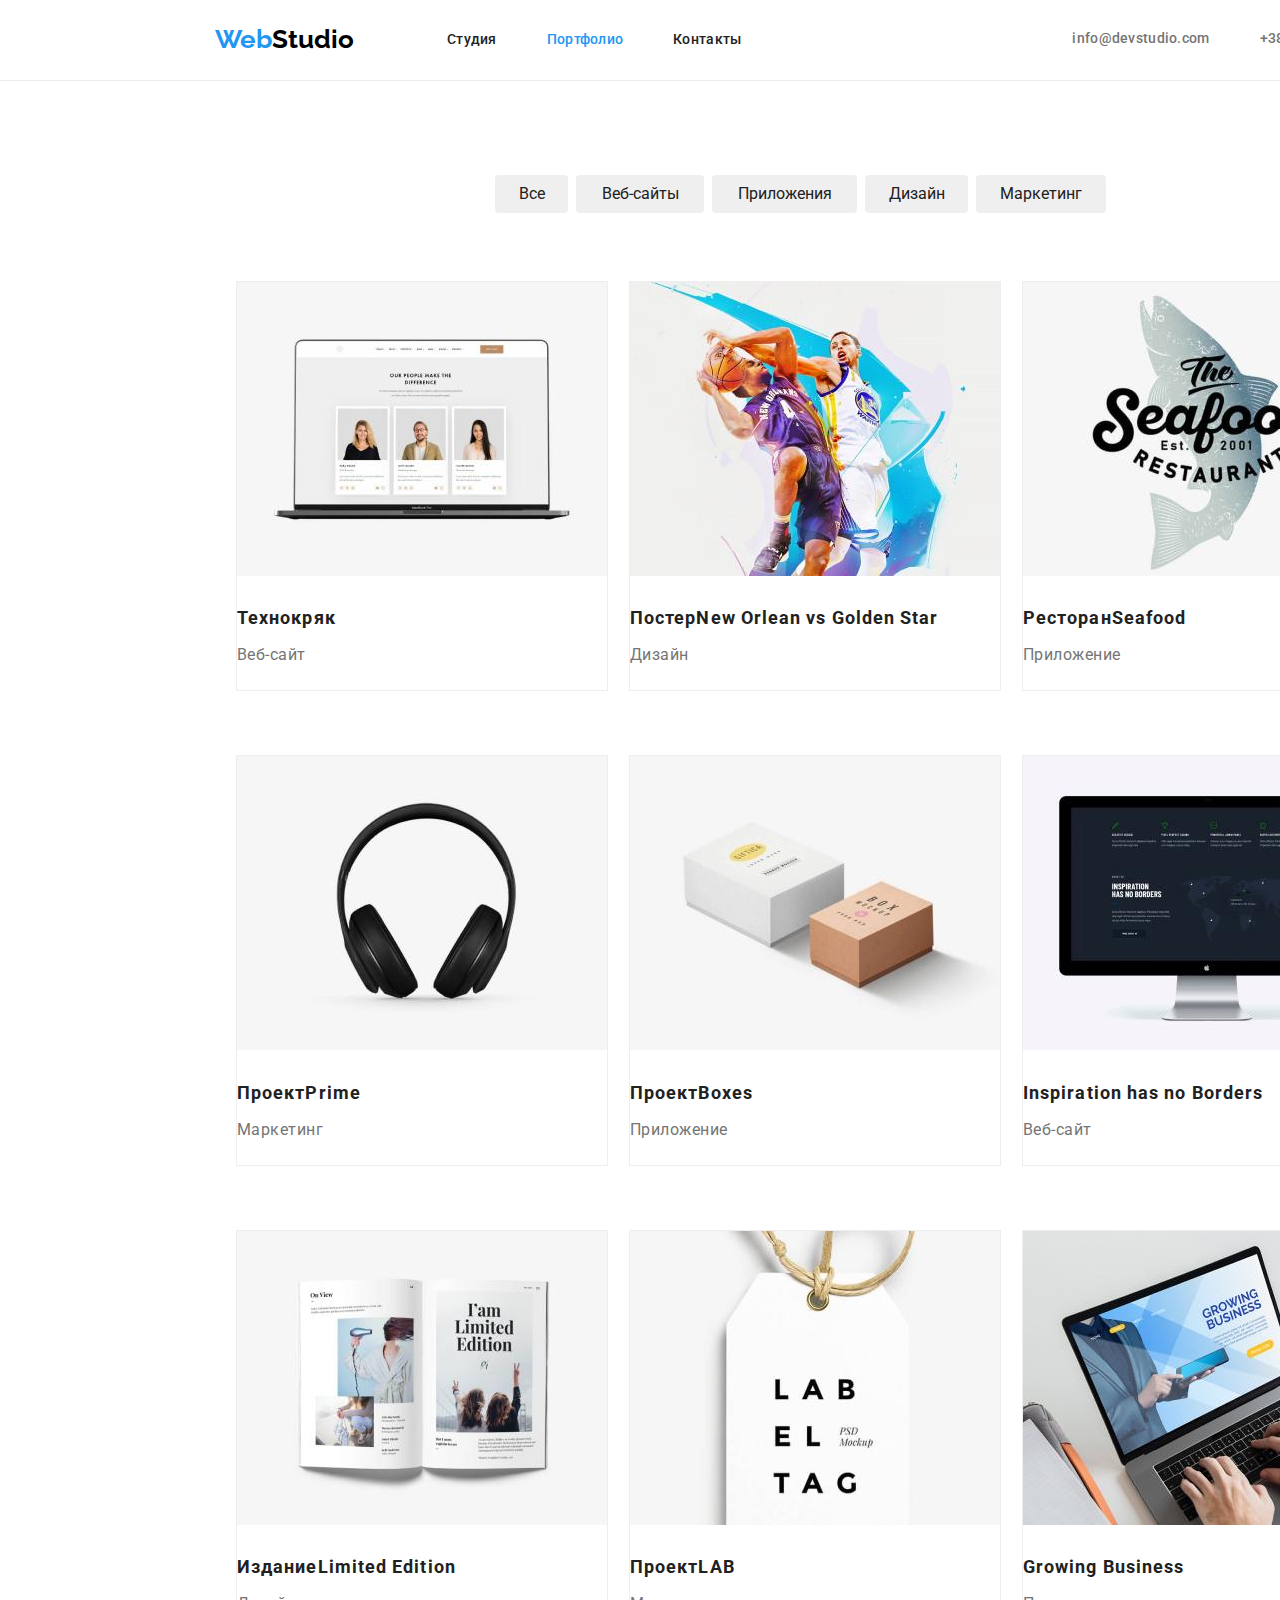
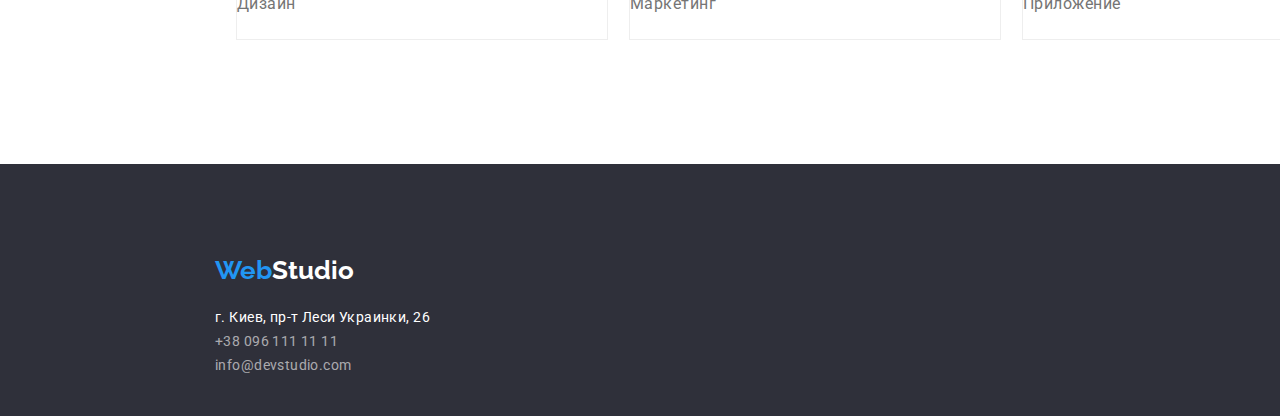
==== portfolio.html @ cb2abab9 "Add files via upload" ====
<!DOCTYPE html>
<html lang="en">
<head>
    <link rel="stylesheet" href="https://cdnjs.cloudflare.com/ajax/libs/modern-normalize/1.1.0/modern-normalize.min.css" integrity="sha512-wpPYUAdjBVSE4KJnH1VR1HeZfpl1ub8YT/NKx4PuQ5NmX2tKuGu6U/JRp5y+Y8XG2tV+wKQpNHVUX03MfMFn9Q==" crossorigin="anonymous" referrerpolicy="no-referrer" />
    <meta charset="UTF-8">
    <meta http-equiv="X-UA-Compatible" content="IE=edge">
    <meta name="viewport" content="width=device-width, initial-scale=1.0">
    <title>Портфолио</title>
    <link rel="preconnect" href="https://fonts.googleapis.com">
    <link rel="preconnect" href="https://fonts.gstatic.com" crossorigin>
    <link href="https://fonts.googleapis.com/css2?family=Raleway:wght@700&family=Roboto:wght@400;500;700;900&display=swap" rel="stylesheet">
    <link rel="stylesheet" href="https://cdnjs.cloudflare.com/ajax/libs/modern-normalize/1.1.0/modern-normalize.min.css">
    <link rel="stylesheet" href="./css/style.css">
</head>
<body>
    <header class="header-style">
            <nav class="container-nav">
                <a href="index.html" class="logo">
                    <span class="web">Web</span><span class="studio">Studio</span></a>
                <ul class="style-link list">
                    <li class="style-link-col list"><a href="index.html" class="style-link list">Студия</a></li>
                    <li class="style-link-col list"><a href="portfolio.html" class="style-link-c list">Портфолио</a></li>
                    <li class="style-link-col list"><a href="" class="style-link list">Контакты</a></li>
                </ul>
                <ul class="style-kontakts list">
                    <li class="style-kontakts-e"><a class="style-kontakts list" href="mailto:info@devstudio.com">info@devstudio.com</a></li>
                </ul>
                <ul class="style-kontakts list">
                    <li class="style-kontakts-t"><a class="style-kontakts list" href="tel:+380961111111">+38 096 111 11 11</a></li>
                </ul>
            </nav>
    </header>
    <main>
        <section class="list">
            <ul class="btn-por list">
                    <li class="button-style-portf"><button type="button" class="button-portfo-1">Все</button></li>
                    <li class="button-style-portf"><button type="button" class="button-portfo-2">Веб-сайты</button></li>
                    <li class="button-style-portf"><button type="button" class="button-portfo-3">Приложения</button></li>
                    <li class="button-style-portf"><button type="button" class="button-portfo-4">Дизайн</button></li>
                    <li class="button-style-portf"><button type="button" class="button-portfo-5">Маркетинг</button></li>
            </ul>
            <ul class="conteiner-style-portf list">
                    <li class="foto-porto-style">
                        <img src="./images/notebok.jpg"
                        alt="notebok"
                        width="370"
                        height="294"/>
                        <h3 class="style-text-detail">Технокряк</h3>
                        <p class="style-text-detail-info">Веб-сайт</p>
                    </li>
                    <li class="foto-porto-style">
                        <img src="./images/poster.jpg"
                        alt="poster"
                        width="370"
                        height="294"/>
                        <h3 class="style-text-detail">Постер<span lang="en">New Orlean vs Golden Star</span></h3>
                        <p class="style-text-detail-info">Дизайн</p>
                    </li>
                    <li class="foto-porto-style">
                        <img src="./images/restoran.jpg"
                        alt="restoran"
                        width="370"
                        height="294"/>
                        <h3 class="style-text-detail">Ресторан<span lang="en">Seafood</span></h3>
                        <p class="style-text-detail-info">Приложение</p>
                    </li>
                    <li class="foto-porto-style">
                        <img src="./images/headphone.jpg"
                        alt="headphone"
                        width="370"
                        height="294"/>
                        <h3 class="style-text-detail">Проект<span lang="en">Prime</span></h3>
                        <p class="style-text-detail-info">Маркетинг</p>
                    </li>
                    <li class="foto-porto-style">
                        <img src="./images/boxes.jpg"
                        alt="boxes"
                        width="370"
                        height="294"/>
                        <h3 class="style-text-detail">Проект<span lang="en">Boxes</span></h3>
                        <p class="style-text-detail-info">Приложение</p>
                    </li>
                    <li class="foto-porto-style">
                        <img src="./images/screen.jpg"
                        alt="screen"
                        width="370"
                        height="294"/>
                        <h3 class="style-text-detail">Inspiration has no Borders</h3>
                        <p class="style-text-detail-info">Веб-сайт</p>
                    </li>
                    <li class="foto-porto-style">
                        <img src="./images/newspaper.jpg"
                        alt="newspaper"
                        width="370"
                        height="294"/>
                        <h3 class="style-text-detail">Издание<span lang="en">Limited Edition</span></h3>
                        <p class="style-text-detail-info">Дизайн</p>
                    </li>
                    <li class="foto-porto-style">
                        <img src="./images/label.jpg"
                        alt="label"
                        width="370"
                        height="294"/>
                        <h3 class="style-text-detail">Проект<span lang="en">LAB</span></h3>
                        <p class="style-text-detail-info">Маркетинг</p>
                    </li>
                    <li class="foto-porto-style">
                        <img src="./images/growing-business.jpg"
                        alt="growing-business"
                        width="370"
                        height="294"/>
                        <h3 class="style-text-detail">Growing Business</h3>
                        <p class="style-text-detail-info">Приложение</p>
                    </li>
                </ul>
        </section>
    </main>
    <footer class="footer-style">
        <a href="index.html" class="logo">
            <div class="footer-logo">
            <span class="web">Web</span><span class="studio-footer">Studio</span></a>
        </div>
            <address class="adres-footer">
                <a class="footer-adress list" href="https://www.google.com/maps/place/%D0%B1%D1%83%D0%BB.+%D0%9B%D0%B5%D1%81%D0%B8+%D0%A3%D0%BA%D1%80%D0%B0%D0%B8%D0%BD%D0%BA%D0%B8,+26,+%D0%9A%D0%B8%D0%B5%D0%B2,+02000/@50.4265807,30.5361971,17z/data=!3m1!4b1!4m5!3m4!1s0x40d4cf0e033ecbe9:0x57a4dffefec77da0!8m2!3d50.4265807!4d30.5383858?hl=ru">
                    г. Киев, пр-т Леси Украинки, 26</a>
        <ul class="list">
            <li><a class="footer-kontakt list" href="tel:+380961111111">+38 096 111 11 11</a></li>
            <li><a class="footer-kontakt list" href="mailto:info@devstudio.com">info@devstudio.com</a></li>
        </ul>
    </address>
</footer>
</body>
</html>
---- css/style.css ----
.body{
    font-family: 'Roboto', sans-serif;
}
        /* header */
.header-style{
    background-color :#ffffff;
}
.logo{
    font-family: 'Raleway';
    font-style: normal;
    font-weight: 700;
    font-size: 26px;
    line-height: 1.19;
    font-weight: 700;
    text-decoration:none;
    margin-right: 93px;
    padding-left: 15px;
    }
.web{
    color: #2196F3;
    font-family: 'Raleway';
    font-style: normal;
    font-weight: 700;
    font-size: 26px;
    line-height: 1.19;
}
.studio {
    color: #000;
    font-family: 'Raleway';
    font-style: normal;
    font-weight: 700;
    font-size: 26px;
    line-height: 1.19;
}
.style-link{
    color: #212121;
    font-family: 'Roboto';
    font-style: normal;
    font-weight: 500;
    font-size: 14px;
    line-height: 1.33;
    letter-spacing: 0.02em;
    display: flex;
    margin-right: 50px;
}
.style-link:hover{
    color: #2196F3;
}
.style-link:focus{
    color: #2196F3;
}
.style-link-c{
    color: #2196F3;
}
.list{
    text-decoration:none;
    list-style:none;
    padding: 0px;
    margin: 0px;
}
.style-kontakts{
    font-family: 'Roboto';
    font-style: normal;
    font-weight: 500;
    font-size: 14px;
    line-height: 1.14;
    letter-spacing: 0.02em;
    text-decoration:none;
    color:#757575;
    display:flex;
    margin: 0px;
    padding: 0px;
}
.style-kontakts-t{
    display: block;
    margin-left: 50px;
}
.style-kontakts-e{
    display: block;
    margin-left: 331px;
}
.style-kontakts:hover{
    color: #2196f3;
}
.style-kontakts:focus{
    color: #2196f3;
}
        /* Shapka */
.zakaz-style{
    background-image: linear-gradient( to right, rgba(47, 48, 58, 0.4), rgba(47, 48, 58, 0.4) ), url(../svg/fonzag.svg);
    background-repeat: no-repeat;
    background-size: cover;
    background-position: center;
    height: 600px;
    margin-left: 0px;
    margin-right: 0px;
    text-align: center;
}
.text-zakaz{
    color:#FFFFFF;
    font-family: 'Roboto';
    font-style: normal;
    font-weight: 900;
    font-size: 44px;
    line-height: 1.36;
    letter-spacing: 0.06em;
    margin-top: 0px;
    margin-bottom: 0px;
    padding-top: 200px;
    padding-bottom: 30px;
    text-align: center;
}
.buttons-zakaz{
    color: #FFFFFF;
    background-color:#2196F3;
    font-family: 'Roboto';
    font-style: normal;
    font-weight: 700;
    font-size: 16px;
    line-height: 1.87;
    letter-spacing: 0.06em;
    padding: 10px 32px;
    box-shadow: 0px 4px 4px rgba(0, 0, 0, 0.15);
    border-radius: 4px;
    cursor: pointer;
}

        /* Особености */

.conteiner-style-t {
    width: 270px;
    height: 251px;  
    margin-right: 30px;
    padding-top: 94px;
}
.conteiner-style-t::before{
    display:block;
    content: '';
    height: 120px;
    background-repeat: no-repeat;
    background-color: #F5F4FA;
    border-radius: 4px;
}
.icon-antena::before{
    background-image: url(../svg/antenna.svg);
    background-position: center;
}
.icon-clock::before{
    background-image: url(../svg/clock.svg);
    background-position: center;
}
.icon-diagram::before{
    background-image: url(../svg/diagram.svg);
    background-position: center;
}
.icon-astronaut::before{
    background-image: url(../svg/astronaut.svg);
    background-position: center;
}
.style-detail{
    color: #212121;
    font-family: 'Roboto';
    font-style: normal;
    font-weight: 700;
    font-size: 14px;
    line-height: 1.14;
    letter-spacing: 0.03em;
    padding-bottom: 10px;
}
.style-detail-info{
    color: #757575;
    font-family: 'Roboto';
    font-style: normal;
    font-weight: 400;
    font-size: 14px;
    line-height: 1.71;
    letter-spacing: 0.03em;
}
        /* Чем мы занимаемся */

.style-zanatya{
    color: #212121;
    font-family: 'Roboto';
    font-style: normal;
    font-weight: 700;
    font-size: 36px;
    line-height: 1.16;
    letter-spacing: 0.03em;
    padding-bottom: 50px;
    padding-top: 94px;
    margin-bottom: 0px;
    margin-top: 0px;
    text-align: center;
    width: 1200px;
}
        /*  Наша команда*/
.back-col{
    box-shadow: 0px 1px 3px rgba(0, 0, 0, 0.12), 0px 1px 1px rgba(0, 0, 0, 0.14), 0px 2px 1px rgba(0, 0, 0, 0.2);
    border-radius: 0px 0px 4px 4px;
    margin-bottom: 94px;
    margin-right: 30px;
    height: 368px;  
}
.style-team{
    background-color:#F5F4FA;
    text-align: center;
    margin-left: auto;
    margin-right: auto;
    padding-left: 15px;
    padding-right: 15px;
}
.style-comand{
    display: inline-flex;
    filter: drop-shadow(0px 4px 4px rgba(0, 0, 0, 0.25));
    justify-content: center;
    text-align: center;
}
.style-team-text{
    color: #212121;
    font-family: 'Roboto';
    font-style: normal;
    font-weight: 700;
    font-size: 36px;
    line-height: 1.16;
    letter-spacing: 0.03em;
    margin-bottom: 0px;
    margin-top: 0px;
    padding-top: 94px;
    padding-bottom: 50px;
    text-align: center;
}
.style-people{
    color: #212121;
    font-family: 'Roboto';
    font-style: normal;
    font-weight: 500;
    font-size: 16px;
    line-height: 1.18;
    letter-spacing: 0.03em;
    margin: 0px;
    padding-bottom: 10px;
    }
.profesion-style{
    color:#757575;
    font-family: 'Roboto';
    font-style: normal;
    font-weight: 400;
    font-size: 16px;
    line-height: 1.18;
    letter-spacing: 0.03em;
    margin: 0px;
    padding-bottom: 30px;
}
        /* Постоянные клиенты  */
.section{
    padding: 94px 0;
}
.client-company-pozition{
    width: 1200px;
    padding: 0px;
}
    
.client-company{
    display:inline-block;
    content: '';
    width: 170px;
    height: 92px;
    background-repeat: no-repeat;
    background-color: #F5F4FA;
    background-position: center;
    border-radius: 4px;
    border: 1px solid #AFB1B8;
    box-sizing: border-box;
    text-align: center;
    justify-content: space-between;
    margin-right: 30px;
    flex-basis: auto;
}
.client-company:last-child{
    margin-right: 0px;
}
.client-com-color:hover{
    background-color: #2196F3;
}


        /* footer */

.footer-logo{
    font-family: 'Raleway';
    font-style: normal;
    font-weight: 700;
    font-size: 26px;
    line-height: 1.19;
    font-weight: 700;
    text-decoration:none;
    margin-left: 200px;
}
.web-footer{
    color: #2196F3;
    font-family: 'Raleway';
    font-style: normal;
    font-weight: 700;
    font-size: 26px;
    line-height: 1.19;
}
.studio-footer{
    color: #FFFFFF;
    font-family: 'Raleway';
    font-style: normal;
    font-weight: 700;
    font-size: 26px;
    line-height: 1.19;
}
.footer-style{
    background-color: rgba(47, 48, 58, 1);
    height: 252px;
    padding-top: 60px;
    padding-bottom: 60px;
}
.footer-adress{
    color: #FFFFFF;
    font-family:'Roboto';
    font-style: normal;
    font-weight: 400;
    font-size: 14px;
    line-height:1.71;
    letter-spacing: 0.03em;
}
.footer-kontakt:hover{
    color: #2196f3;

}
.footer-kontakt:focus{
    color: #2196f3;
}
.footer-kontakt{
    font-family:'Roboto';
    font-style: normal;
    font-weight: 400;
    font-size: 14px;
    line-height: 1.71;
    letter-spacing: 0.03em;
    color: rgba(255, 255, 255, 0.6);
}
.style-link-col{
    color: #2196f3;
    display: block;
    margin-right: 50px;
}
.style-link-col:last-child {
    margin: 0px;
}
.button-style-portf{
    font-family: 'Roboto';
    font-style: normal;
    font-weight: 500;
    font-size: 16px;
    line-height: 1.62;
    text-align: center;
    letter-spacing: 0.03em; 
    border-top: 1px solid #ECECEC;
}
.style-text-detail{
    font-family: 'Roboto';
    font-style: normal;
    font-weight: 700;
    font-size: 18px;
    line-height: 2;
    letter-spacing: 0.06em;
    color: #212121;
    margin-top: 20px;
    margin-bottom: 4px;
    padding: 0px;
}
.style-text-detail-info{
    font-family: Roboto;
    font-style: normal;
    font-weight: 400;
    font-size: 16px;
    line-height: 1.87;
    letter-spacing: 0.03em;  
    color: #757575;
    margin-bottom: 20px;
    margin-top: 0px;
    padding: 0px;
}
.container-nav{
    width: 1200px;
    margin-top: 24px;
    margin-bottom: 25px;
    margin-left: 200px;
    margin-right: 400px;
    display: flex;
    align-items: center;
}
.container{
    width: 1200px;
    margin-left: auto;
    margin-right: auto;
    padding-left: 15px;
    padding-right: 15px;
}
.foto-komand{
    padding-bottom: 30px;
}
.conteiner-style{
    width: 1200px;
    display: flex;;
    justify-content:space-evenly;
    flex-wrap: wrap;
    padding-bottom: 94px;    
}
.conteiner-style-portf{
    width: 1200px;
    display: flex;;
    justify-content:space-evenly;
    flex-wrap: wrap;
    padding-bottom: 94px;   
    margin-left: 215px;
    margin-right: 215px;
}
.adres-footer{
    padding-top: 20px;
    padding-left: 15px;
    margin-left: 200px;
}
.footer-adress{
padding-bottom: 9px;
padding-top: 20px;
}
.footer-kontakt{
    padding-bottom: 9px;
}
.btn-por{
    display:flex;
}
.button-portfo-1:hover{
    background-color:#2196F3;
    color: #FFFFFF;
    box-shadow: 0px 3px 1px rgba(0, 0, 0, 0.1), 0px 1px 2px rgba(0, 0, 0, 0.08), 0px 2px 2px rgba(0, 0, 0, 0.12);
    
}
.button-portfo-2:hover{
    background-color:#2196F3;
    color: #FFFFFF;
    box-shadow: 0px 3px 1px rgba(0, 0, 0, 0.1), 0px 1px 2px rgba(0, 0, 0, 0.08), 0px 2px 2px rgba(0, 0, 0, 0.12);
}
.button-portfo-3:hover{
    background-color:#2196F3;
    color: #FFFFFF;
    box-shadow: 0px 3px 1px rgba(0, 0, 0, 0.1), 0px 1px 2px rgba(0, 0, 0, 0.08), 0px 2px 2px rgba(0, 0, 0, 0.12);
}
.button-portfo-4:hover{
    background-color:#2196F3;
    color: #FFFFFF;
    box-shadow: 0px 3px 1px rgba(0, 0, 0, 0.1), 0px 1px 2px rgba(0, 0, 0, 0.08), 0px 2px 2px rgba(0, 0, 0, 0.12);
}
.button-portfo-5:hover{
    background-color:#2196F3;
    color: #FFFFFF;
    box-shadow: 0px 3px 1px rgba(0, 0, 0, 0.1), 0px 1px 2px rgba(0, 0, 0, 0.08), 0px 2px 2px rgba(0, 0, 0, 0.12);
}
.button-portfo-1{
    color: #212121;
    width: 73px;
    height: 38px;
    border: 0px;
    border-radius: 4px;
    margin-top: 94px;
    margin-bottom: 34px;
    margin-right: 8px;
    margin-left: 495px;
    cursor: pointer;
}
.button-portfo-2{
    color: #212121;
    width: 128px;
    height: 38px;
    border: 0px;
    border-radius: 4px;
    margin-top: 94px;
    margin-bottom: 34px;
    margin-right: 8px;
    cursor: pointer;
    
}
.button-portfo-3{
    color: #212121;
    width:145px;
    height: 38px;
    border: 0px;
    border-radius: 4px;
    margin-top: 94px;
    margin-bottom: 34px;
    margin-right: 8px;
    cursor: pointer;
    
}
.button-portfo-4{
    color: #212121;
    width: 103px;
    height: 38px;
    border: 0px;
    border-radius: 4px;
    margin-top: 94px;
    margin-bottom: 34px;
    margin-right: 8px;
    cursor: pointer;
}
.button-portfo-5{
    color: #212121;
    width: 130px;
    height: 38px;
    border: 0px;
    border-radius: 4px;
    margin-top: 94px;
    margin-bottom: 34px;
    margin-right: 494px;
    cursor: pointer;
    
}
.foto-porto-style{
    margin-top: 34px;
    margin-bottom: 30px;
    background: #FFFFFF;
    border: 1px solid #EEEEEE;
    box-sizing: border-box;

}
.foto-text-style{
    margin-bottom: 20px;
}
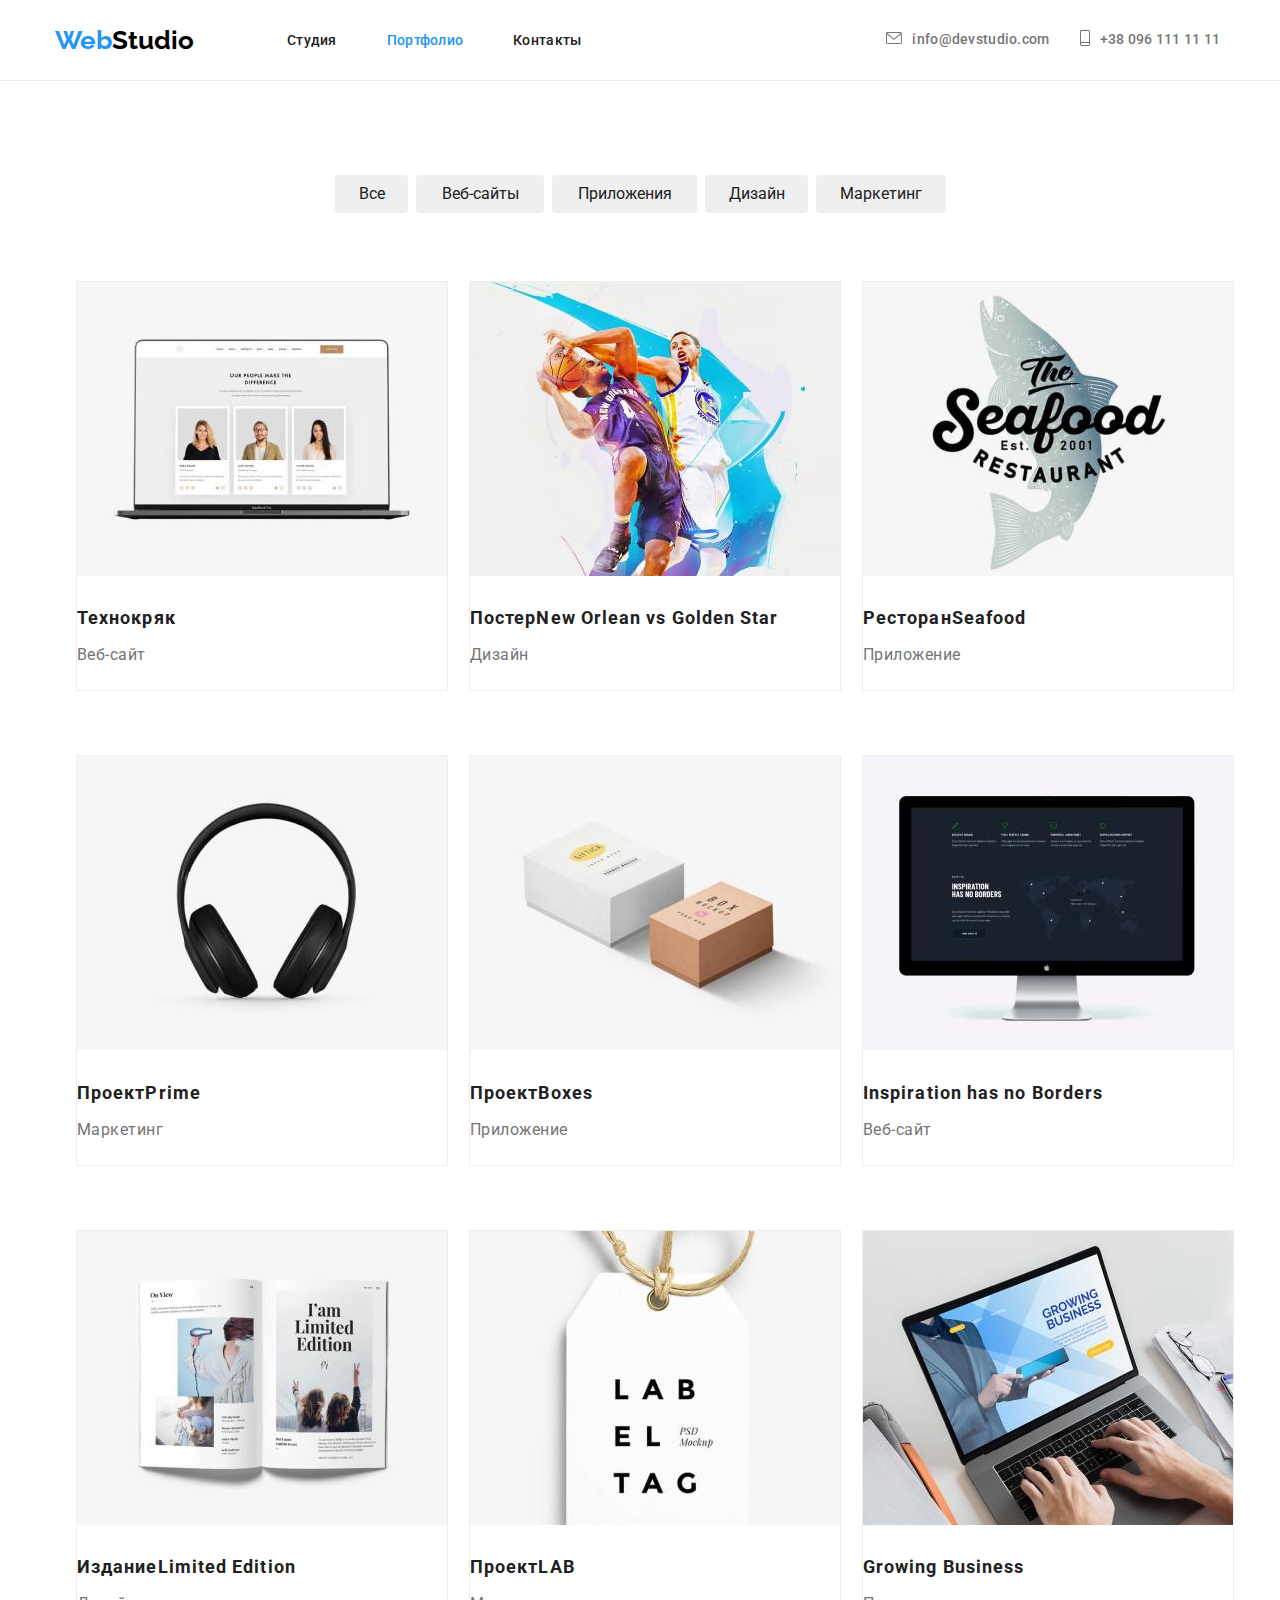
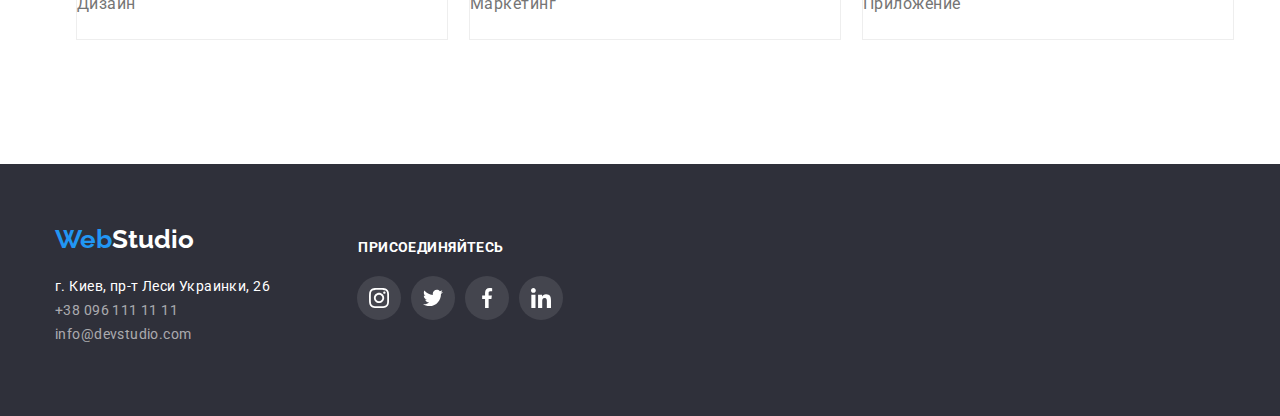
==== commit 3985286b: "Add files via upload" ====
--- a/portfolio.html
+++ b/portfolio.html
@@ -23,15 +23,31 @@
                     <li class="style-link-col list"><a href="" class="style-link list">Контакты</a></li>
                 </ul>
                 <ul class="style-kontakts list">
-                    <li class="style-kontakts-e"><a class="style-kontakts list" href="mailto:info@devstudio.com">info@devstudio.com</a></li>
+                    <li class="style-kontakts-e">  
+                            <svg class="social-icon-footer" 
+                            width="16" 
+                            height="12">
+                            <use href="./images/sprite.svg#icon-iconmeil"></use>
+                            </svg>  
+                        </ul>
+                        <a class="style-kontakts list"
+                        href="mailto:info@devstudio.com">info@devstudio.com</a></li>
                 </ul>
                 <ul class="style-kontakts list">
-                    <li class="style-kontakts-t"><a class="style-kontakts list" href="tel:+380961111111">+38 096 111 11 11</a></li>
+                    <li class="style-kontakts-t">
+                            <svg class="social-icon-footer" 
+                            width="10" 
+                            height="16">
+                            <use href="./images/sprite.svg#icon-icontel"></use>
+                            </svg> 
+                        </ul>
+                        <a class="style-kontakts list" 
+                        href="tel:+380961111111">+38 096 111 11 11</a></li>
                 </ul>
             </nav>
     </header>
     <main>
-        <section class="list">
+        <section class="container list">
             <ul class="btn-por list">
                     <li class="button-style-portf"><button type="button" class="button-portfo-1">Все</button></li>
                     <li class="button-style-portf"><button type="button" class="button-portfo-2">Веб-сайты</button></li>
@@ -116,18 +132,65 @@
         </section>
     </main>
     <footer class="footer-style">
-        <a href="index.html" class="logo">
-            <div class="footer-logo">
+        <div class="container footer-logo">
+            <a href="index.html" class="logo-f">
             <span class="web">Web</span><span class="studio-footer">Studio</span></a>
+            </a>    
         </div>
             <address class="adres-footer">
-                <a class="footer-adress list" href="https://www.google.com/maps/place/%D0%B1%D1%83%D0%BB.+%D0%9B%D0%B5%D1%81%D0%B8+%D0%A3%D0%BA%D1%80%D0%B0%D0%B8%D0%BD%D0%BA%D0%B8,+26,+%D0%9A%D0%B8%D0%B5%D0%B2,+02000/@50.4265807,30.5361971,17z/data=!3m1!4b1!4m5!3m4!1s0x40d4cf0e033ecbe9:0x57a4dffefec77da0!8m2!3d50.4265807!4d30.5383858?hl=ru">
-                    г. Киев, пр-т Леси Украинки, 26</a>
-        <ul class="list">
-            <li><a class="footer-kontakt list" href="tel:+380961111111">+38 096 111 11 11</a></li>
-            <li><a class="footer-kontakt list" href="mailto:info@devstudio.com">info@devstudio.com</a></li>
-        </ul>
-    </address>
+                <div class="container">
+            <a class="footer-adress list" href="https://www.google.com/maps/place/%D0%B1%D1%83%D0%BB.+%D0%9B%D0%B5%D1%81%D0%B8+%D0%A3%D0%BA%D1%80%D0%B0%D0%B8%D0%BD%D0%BA%D0%B8,+26,+%D0%9A%D0%B8%D0%B5%D0%B2,+02000/@50.4265807,30.5361971,17z/data=!3m1!4b1!4m5!3m4!1s0x40d4cf0e033ecbe9:0x57a4dffefec77da0!8m2!3d50.4265807!4d30.5383858?hl=ru">
+            г. Киев, пр-т Леси Украинки, 26</a>
+            <ul class="list">
+                <li><a class="footer-kontakt list" href="tel:+380961111111">+38 096 111 11 11</a></li>
+                <li><a class="footer-kontakt list" href="mailto:info@devstudio.com">info@devstudio.com</a></li>
+            </ul>
+            <div class="footer-social-link">
+                        <h3 class="footer-list-text list">ПРИСОЕДИНЯЙТЕСЬ</h3>
+                <ul class="footer-social list footer-list">
+                    <li class="footer-item">
+                        <a href="" class="footer-link">
+                            <svg class="footer-icon" 
+                            width="20" 
+                            height="20">
+                            <use href="./images/sprite.svg#icon-instagram"></use>
+                        </svg>    
+                    </a>
+                </li>
+                <ul class="footer-social list footer-list">
+                    <li class="footer-item">
+                        <a href="" class="footer-link">
+                            <svg class="footer-icon" 
+                            width="20" 
+                            height="20">
+                            <use href="./images/sprite.svg#icon-twitter"></use>
+                            </svg>    
+                        </a>
+                    </li>
+                    <ul class="footer-social list footer-list">
+                        <li class="footer-item">
+                        <a href="" class="footer-link">
+                            <svg class="footer-icon" 
+                                width="20" 
+                                height="20">
+                                <use href="./images/sprite.svg#icon-facebook"></use>
+                                </svg>    
+                            </a>
+                    </li>
+                    <ul class="footer-social list footer-list">
+                    <li class="footer-item">
+                        <a href="" class="footer-link">
+                            <svg class="footer-icon" 
+                                width="20" 
+                                height="20">
+                                <use href="./images/sprite.svg#icon-linkedin"></use>
+                                </svg>    
+                                </a>
+                            </li>
+                        </div>
+        </div>
+            </address>
+            
 </footer>
 </body>
 </html>--- a/css/style.css
+++ b/css/style.css
@@ -4,6 +4,8 @@
         /* header */
 .header-style{
     background-color :#ffffff;
+    border-bottom: 1px solid #ECECEC;
+
 }
 .logo{
     font-family: 'Raleway';
@@ -14,7 +16,6 @@
     font-weight: 700;
     text-decoration:none;
     margin-right: 93px;
-    padding-left: 15px;
     }
 .web{
     color: #2196F3;
@@ -73,17 +74,25 @@
 }
 .style-kontakts-t{
     display: block;
-    margin-left: 50px;
+    margin-left: 30px;
 }
 .style-kontakts-e{
     display: block;
-    margin-left: 331px;
+    margin-left: 305px;
 }
 .style-kontakts:hover{
     color: #2196f3;
 }
 .style-kontakts:focus{
     color: #2196f3;
+}
+.style-kontakts:hover .social-icon-footer{
+    fill: #2196f3;
+    cursor: pointer;
+}
+.social-icon-footer{
+    margin-right: 10px;
+    fill: #757575;
 }
         /* Shapka */
 .zakaz-style{
@@ -193,21 +202,21 @@
     text-align: center;
     width: 1200px;
 }
+.foto-style{
+    margin-right: 30px;
+}
         /*  Наша команда*/
 .back-col{
     box-shadow: 0px 1px 3px rgba(0, 0, 0, 0.12), 0px 1px 1px rgba(0, 0, 0, 0.14), 0px 2px 1px rgba(0, 0, 0, 0.2);
     border-radius: 0px 0px 4px 4px;
     margin-bottom: 94px;
-    margin-right: 30px;
-    height: 368px;  
+    margin-right: 30px; 
 }
 .style-team{
     background-color:#F5F4FA;
     text-align: center;
     margin-left: auto;
     margin-right: auto;
-    padding-left: 15px;
-    padding-right: 15px;
 }
 .style-comand{
     display: inline-flex;
@@ -249,41 +258,86 @@
     line-height: 1.18;
     letter-spacing: 0.03em;
     margin: 0px;
+    padding-bottom: 16px;
+}
+.social-list{
+    display: flex;
+    justify-content: center;
     padding-bottom: 30px;
+}
+.social-item{
+    width: 44px;
+    height: 44px;
+    margin-right: 10px;
+}
+.social-item:last-child{
+    margin-right: 0px;
+}
+.social-icon{
+    fill: #AFB1B8;
+}
+.social-link{
+    width: 100%;
+    height: 100%;
+    border-radius: 50%;
+    display: flex;
+    align-items: center;
+    justify-content: center;
+}
+.social-link:hover,
+.social-link:focus{
+    background-color: #2196F3;
+}
+.social-link:hover .social-icon,
+.social-link:focus .social-icon {
+    fill: #ffffff;
 }
         /* Постоянные клиенты  */
 .section{
     padding: 94px 0;
 }
-.client-company-pozition{
-    width: 1200px;
+.style-client-text{
+    color: #212121;
+    font-family: 'Roboto';
+    font-style: normal;
+    font-weight: 700;
+    font-size: 36px;
+    line-height: 1.16;
+    letter-spacing: 0.03em;
+    margin-bottom: 0px;
+    margin-top: 0px;
+    padding-bottom: 50px;
+    text-align: center;
+}
+.client-pozition{
+    margin: 0px;
     padding: 0px;
-}
-    
-.client-company{
-    display:inline-block;
-    content: '';
+    display: flex;
+}
+.client-item{
     width: 170px;
     height: 92px;
-    background-repeat: no-repeat;
-    background-color: #F5F4FA;
-    background-position: center;
-    border-radius: 4px;
+    display: inline-flex;
+    margin-right: 30px;
+}
+.social-icon-client{
+    width: 170px;
+    height: 92px;
+    fill: #AFB1B8;
     border: 1px solid #AFB1B8;
     box-sizing: border-box;
-    text-align: center;
-    justify-content: space-between;
-    margin-right: 30px;
-    flex-basis: auto;
-}
-.client-company:last-child{
-    margin-right: 0px;
-}
-.client-com-color:hover{
-    background-color: #2196F3;
-}
-
-
+    border-radius: 4px; 
+    text-align: center;
+    padding-top: 23px;
+    padding-bottom: 16px;
+    padding-left: 32px;
+    padding-right: 32px;
+    cursor: pointer;
+}
+.social-icon-client:hover{
+    border-color: #2196F3;
+    fill: #2196F3;
+}  
         /* footer */
 
 .footer-logo{
@@ -294,7 +348,16 @@
     line-height: 1.19;
     font-weight: 700;
     text-decoration:none;
-    margin-left: 200px;
+}
+.logo-f{
+    font-family: 'Raleway';
+    font-style: normal;
+    font-weight: 700;
+    font-size: 26px;
+    line-height: 1.19;
+    font-weight: 700;
+    text-decoration:none;
+
 }
 .web-footer{
     color: #2196F3;
@@ -343,6 +406,56 @@
     letter-spacing: 0.03em;
     color: rgba(255, 255, 255, 0.6);
 }
+.footer-social-link{
+    margin: -107px;
+}
+.footer-list-text{
+    font-family: 'Roboto';
+    font-style: normal;
+    font-weight: 700;
+    font-size: 14px;
+    line-height: 1.14;
+    letter-spacing: 0.03em;
+    color: #FFFFFF;
+    display: flex;
+    justify-content: center;
+    padding-bottom: 20px;
+    margin-right: 418px;
+}
+.footer-list{
+    display: flex;
+    justify-content: center;
+    margin-right: 90px;
+}
+.footer-item{
+    width: 44px;
+    height: 44px;
+    margin-right: 10px;
+}
+.footer-item:last-child{
+    margin-right: 0px;
+}
+.footer-icon{
+    fill: #ffffff;
+}
+.footer-link{
+    width: 100%;
+    height: 100%;
+    border-radius: 50%;
+    display: flex;
+    align-items: center;
+    justify-content: center;
+    background-color: rgba(255, 255, 255, 0.1);
+}
+.footer-link:hover,
+.footer-link:focus{
+    background: #2196F3;
+}
+.footer-link:hover .social-icon,
+.footer-link:focus .social-icon {
+    fill: #ffffff;
+}
+        /* Portfolio */
 .style-link-col{
     color: #2196f3;
     display: block;
@@ -359,7 +472,6 @@
     line-height: 1.62;
     text-align: center;
     letter-spacing: 0.03em; 
-    border-top: 1px solid #ECECEC;
 }
 .style-text-detail{
     font-family: 'Roboto';
@@ -387,10 +499,10 @@
 }
 .container-nav{
     width: 1200px;
-    margin-top: 24px;
-    margin-bottom: 25px;
-    margin-left: 200px;
-    margin-right: 400px;
+    height: 80px;
+    margin-left: auto;
+    margin-right: auto;
+    padding-left: 15px;
     display: flex;
     align-items: center;
 }
@@ -417,13 +529,9 @@
     justify-content:space-evenly;
     flex-wrap: wrap;
     padding-bottom: 94px;   
-    margin-left: 215px;
-    margin-right: 215px;
 }
 .adres-footer{
     padding-top: 20px;
-    padding-left: 15px;
-    margin-left: 200px;
 }
 .footer-adress{
 padding-bottom: 9px;
@@ -434,12 +542,12 @@
 }
 .btn-por{
     display:flex;
+    justify-content: center;
 }
 .button-portfo-1:hover{
     background-color:#2196F3;
     color: #FFFFFF;
     box-shadow: 0px 3px 1px rgba(0, 0, 0, 0.1), 0px 1px 2px rgba(0, 0, 0, 0.08), 0px 2px 2px rgba(0, 0, 0, 0.12);
-    
 }
 .button-portfo-2:hover{
     background-color:#2196F3;
@@ -483,7 +591,6 @@
     margin-bottom: 34px;
     margin-right: 8px;
     cursor: pointer;
-    
 }
 .button-portfo-3{
     color: #212121;
@@ -495,7 +602,6 @@
     margin-bottom: 34px;
     margin-right: 8px;
     cursor: pointer;
-    
 }
 .button-portfo-4{
     color: #212121;
@@ -518,7 +624,6 @@
     margin-bottom: 34px;
     margin-right: 494px;
     cursor: pointer;
-    
 }
 .foto-porto-style{
     margin-top: 34px;
@@ -526,7 +631,6 @@
     background: #FFFFFF;
     border: 1px solid #EEEEEE;
     box-sizing: border-box;
-
 }
 .foto-text-style{
     margin-bottom: 20px;
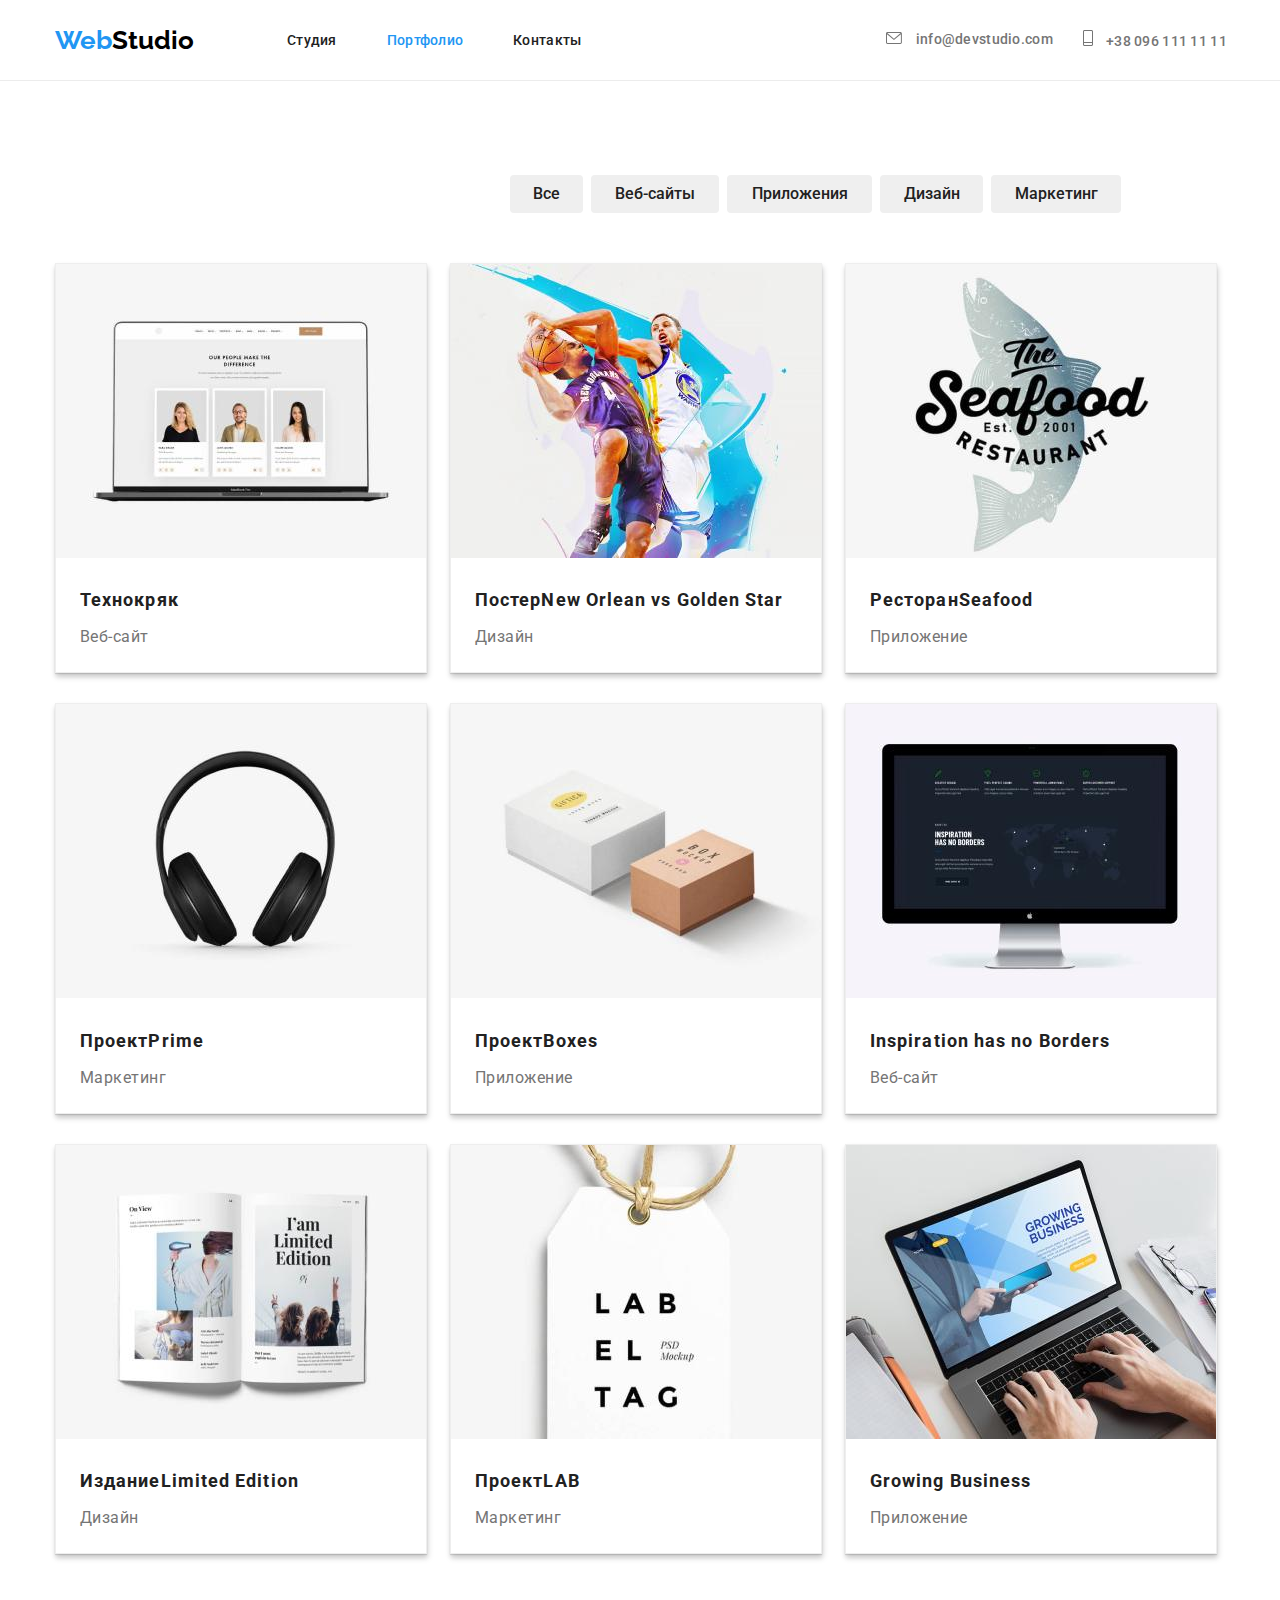
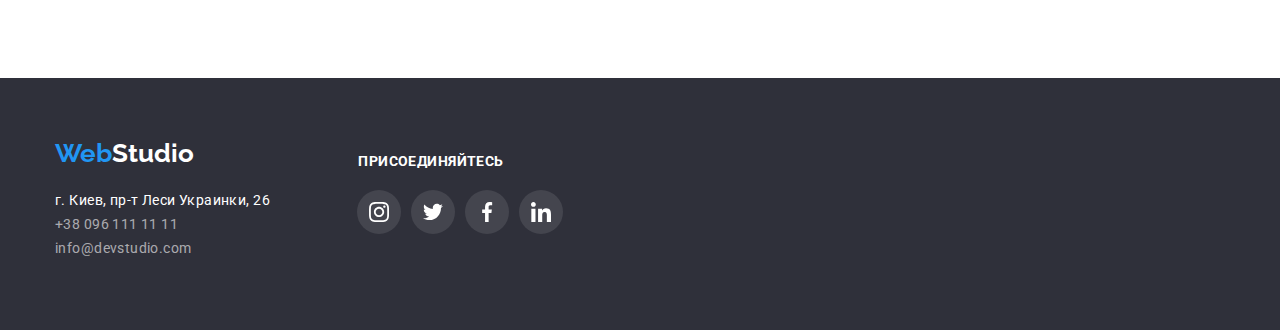
==== commit 272181ca: "Add files via upload" ====
--- a/portfolio.html
+++ b/portfolio.html
@@ -22,25 +22,23 @@
                     <li class="style-link-col list"><a href="portfolio.html" class="style-link-c list">Портфолио</a></li>
                     <li class="style-link-col list"><a href="" class="style-link list">Контакты</a></li>
                 </ul>
-                <ul class="style-kontakts list">
+                <ul class="style-kontakt list">
                     <li class="style-kontakts-e">  
                             <svg class="social-icon-footer" 
                             width="16" 
                             height="12">
                             <use href="./images/sprite.svg#icon-iconmeil"></use>
                             </svg>  
-                        </ul>
                         <a class="style-kontakts list"
                         href="mailto:info@devstudio.com">info@devstudio.com</a></li>
                 </ul>
-                <ul class="style-kontakts list">
+                <ul class="style-kontakt list">
                     <li class="style-kontakts-t">
                             <svg class="social-icon-footer" 
                             width="10" 
                             height="16">
                             <use href="./images/sprite.svg#icon-icontel"></use>
                             </svg> 
-                        </ul>
                         <a class="style-kontakts list" 
                         href="tel:+380961111111">+38 096 111 11 11</a></li>
                 </ul>
@@ -48,6 +46,7 @@
     </header>
     <main>
         <section class="container list">
+            <div class="container-potf-btn">
             <ul class="btn-por list">
                     <li class="button-style-portf"><button type="button" class="button-portfo-1">Все</button></li>
                     <li class="button-style-portf"><button type="button" class="button-portfo-2">Веб-сайты</button></li>
@@ -55,78 +54,99 @@
                     <li class="button-style-portf"><button type="button" class="button-portfo-4">Дизайн</button></li>
                     <li class="button-style-portf"><button type="button" class="button-portfo-5">Маркетинг</button></li>
             </ul>
-            <ul class="conteiner-style-portf list">
-                    <li class="foto-porto-style">
+            </div>
+        </section>
+        <section class="container-portf-card">
+            <ul class="conteiner-style-portf">
+                    <li class="foto-porto-style list">
                         <img src="./images/notebok.jpg"
                         alt="notebok"
                         width="370"
                         height="294"/>
+                        <div class="style-portf-text">
                         <h3 class="style-text-detail">Технокряк</h3>
                         <p class="style-text-detail-info">Веб-сайт</p>
-                    </li>
-                    <li class="foto-porto-style">
+                        </div>
+                    </li>
+                    <li class="foto-porto-style list">
                         <img src="./images/poster.jpg"
                         alt="poster"
                         width="370"
                         height="294"/>
+                        <div class="style-portf-text">
                         <h3 class="style-text-detail">Постер<span lang="en">New Orlean vs Golden Star</span></h3>
                         <p class="style-text-detail-info">Дизайн</p>
-                    </li>
-                    <li class="foto-porto-style">
+                    </div>
+                    </li>
+                    <li class="foto-porto-style list">
                         <img src="./images/restoran.jpg"
                         alt="restoran"
                         width="370"
                         height="294"/>
+                        <div class="style-portf-text">
                         <h3 class="style-text-detail">Ресторан<span lang="en">Seafood</span></h3>
                         <p class="style-text-detail-info">Приложение</p>
-                    </li>
-                    <li class="foto-porto-style">
+                        </div>
+                    </li>
+                    <li class="foto-porto-style list">
                         <img src="./images/headphone.jpg"
                         alt="headphone"
                         width="370"
                         height="294"/>
+                        <div class="style-portf-text">
                         <h3 class="style-text-detail">Проект<span lang="en">Prime</span></h3>
                         <p class="style-text-detail-info">Маркетинг</p>
-                    </li>
-                    <li class="foto-porto-style">
+                        </div>
+                    </li>
+                    <li class="foto-porto-style list">
                         <img src="./images/boxes.jpg"
                         alt="boxes"
                         width="370"
                         height="294"/>
+                        <div class="style-portf-text">
                         <h3 class="style-text-detail">Проект<span lang="en">Boxes</span></h3>
                         <p class="style-text-detail-info">Приложение</p>
-                    </li>
-                    <li class="foto-porto-style">
+                        </div>
+                    </li>
+                    <li class="foto-porto-style list">
                         <img src="./images/screen.jpg"
                         alt="screen"
                         width="370"
                         height="294"/>
+                        <div class="style-portf-text">
                         <h3 class="style-text-detail">Inspiration has no Borders</h3>
                         <p class="style-text-detail-info">Веб-сайт</p>
-                    </li>
-                    <li class="foto-porto-style">
+                        </div>
+                    </li>
+                    <li class="foto-porto-style list">
                         <img src="./images/newspaper.jpg"
                         alt="newspaper"
                         width="370"
                         height="294"/>
+                        <div class="style-portf-text">
                         <h3 class="style-text-detail">Издание<span lang="en">Limited Edition</span></h3>
                         <p class="style-text-detail-info">Дизайн</p>
-                    </li>
-                    <li class="foto-porto-style">
+                        </div>
+                    </li>
+                    <li class="foto-porto-style list">
                         <img src="./images/label.jpg"
                         alt="label"
                         width="370"
                         height="294"/>
+                        <div class="style-portf-text">
                         <h3 class="style-text-detail">Проект<span lang="en">LAB</span></h3>
                         <p class="style-text-detail-info">Маркетинг</p>
-                    </li>
-                    <li class="foto-porto-style">
+                        </div>
+                    </li>
+                    <li class="foto-porto-style list">
                         <img src="./images/growing-business.jpg"
                         alt="growing-business"
                         width="370"
                         height="294"/>
+                        <div class="style-portf-text">
                         <h3 class="style-text-detail">Growing Business</h3>
                         <p class="style-text-detail-info">Приложение</p>
+                        </div>
                     </li>
                 </ul>
         </section>
--- a/css/style.css
+++ b/css/style.css
@@ -1,11 +1,53 @@
 .body{
     font-family: 'Roboto', sans-serif;
 }
+.container-nav{
+    width: 1200px;
+    height: 80px;
+    margin-left: auto;
+    margin-right: auto;
+    padding-left: 15px;
+    display: flex;
+    align-items: center;
+}
+.container{
+    width: 1200px;
+    margin-left: auto;
+    margin-right: auto;
+    padding-left: 15px;
+    padding-right: 15px;
+}
+.conteiner-style{
+    width: 1200px;
+    display: flex;
+}
+.container-potf-btn{
+    width: 1200px;
+    margin-left: 495px;
+    margin-right: 494px;
+    padding-left: 15px;
+    padding-right: 15px;
+    padding-top: 94px;
+    padding-bottom: 50px;
+}
+.container-portf-card{
+    width: 1200px;
+    margin-left: auto;
+    margin-right: auto;
+    padding-left: 15px;
+    }
+.conteiner-style-portf{
+    display: flex;
+    flex-wrap: wrap;
+    margin: 0px;
+    padding: 0px;
+    padding-bottom: 94px;
+}
+
         /* header */
 .header-style{
     background-color :#ffffff;
     border-bottom: 1px solid #ECECEC;
-
 }
 .logo{
     font-family: 'Raleway';
@@ -59,7 +101,7 @@
     padding: 0px;
     margin: 0px;
 }
-.style-kontakts{
+.style-kontakt{
     font-family: 'Roboto';
     font-style: normal;
     font-weight: 500;
@@ -72,7 +114,11 @@
     margin: 0px;
     padding: 0px;
 }
+.style-kontakts{
+    color:#757575;
+}
 .style-kontakts-t{
+    color:#757575;
     display: block;
     margin-left: 30px;
 }
@@ -86,15 +132,11 @@
 .style-kontakts:focus{
     color: #2196f3;
 }
-.style-kontakts:hover .social-icon-footer{
-    fill: #2196f3;
-    cursor: pointer;
-}
 .social-icon-footer{
     margin-right: 10px;
     fill: #757575;
 }
-        /* Shapka */
+            /* Shapka */
 .zakaz-style{
     background-image: linear-gradient( to right, rgba(47, 48, 58, 0.4), rgba(47, 48, 58, 0.4) ), url(../svg/fonzag.svg);
     background-repeat: no-repeat;
@@ -133,14 +175,14 @@
     border-radius: 4px;
     cursor: pointer;
 }
-
-        /* Особености */
+             /* Особености */
+.osob-pozition{
+    padding-top: 94px;
+}
 
 .conteiner-style-t {
-    width: 270px;
-    height: 251px;  
+    width: 270px; 
     margin-right: 30px;
-    padding-top: 94px;
 }
 .conteiner-style-t::before{
     display:block;
@@ -174,7 +216,8 @@
     font-size: 14px;
     line-height: 1.14;
     letter-spacing: 0.03em;
-    padding-bottom: 10px;
+    margin-top: 30px;
+    margin-bottom: 10px;
 }
 .style-detail-info{
     color: #757575;
@@ -184,6 +227,7 @@
     font-size: 14px;
     line-height: 1.71;
     letter-spacing: 0.03em;
+    margin: 0px;
 }
         /* Чем мы занимаемся */
 
@@ -205,7 +249,24 @@
 .foto-style{
     margin-right: 30px;
 }
-        /*  Наша команда*/
+.zanyatya-team{
+    position: relative;
+}
+.zanyatya-text{
+    position: absolute;
+    bottom: 0px;
+    left: 0px;
+    font-family: 'Roboto';
+    font-style: normal;
+    font-weight: 700;
+    font-size: 14px;
+    line-height: 1.14;
+    color: #ffffff;
+    background: rgba(47, 48, 58, 0.8);
+    padding: 70px 100px;
+}
+            /*  Наша команда*/
+
 .back-col{
     box-shadow: 0px 1px 3px rgba(0, 0, 0, 0.12), 0px 1px 1px rgba(0, 0, 0, 0.14), 0px 2px 1px rgba(0, 0, 0, 0.2);
     border-radius: 0px 0px 4px 4px;
@@ -220,7 +281,6 @@
 }
 .style-comand{
     display: inline-flex;
-    filter: drop-shadow(0px 4px 4px rgba(0, 0, 0, 0.25));
     justify-content: center;
     text-align: center;
 }
@@ -248,6 +308,7 @@
     letter-spacing: 0.03em;
     margin: 0px;
     padding-bottom: 10px;
+    padding-top: 30px;
     }
 .profesion-style{
     color:#757575;
@@ -292,7 +353,7 @@
 .social-link:focus .social-icon {
     fill: #ffffff;
 }
-        /* Постоянные клиенты  */
+             /* Постоянные клиенты  */
 .section{
     padding: 94px 0;
 }
@@ -328,17 +389,23 @@
     box-sizing: border-box;
     border-radius: 4px; 
     text-align: center;
-    padding-top: 23px;
+    padding-top: 16px;
     padding-bottom: 16px;
     padding-left: 32px;
     padding-right: 32px;
     cursor: pointer;
 }
+.client-link:hover .social-icon-client,
+.client-link:focus .social-icon-client {
+    border-color: #2196F3;
+    fill: #2196F3;
+}
+.social-icon-client:focus,
 .social-icon-client:hover{
     border-color: #2196F3;
     fill: #2196F3;
 }  
-        /* footer */
+             /* footer */
 
 .footer-logo{
     font-family: 'Raleway';
@@ -481,8 +548,7 @@
     line-height: 2;
     letter-spacing: 0.06em;
     color: #212121;
-    margin-top: 20px;
-    margin-bottom: 4px;
+    margin: 0px;
     padding: 0px;
 }
 .style-text-detail-info{
@@ -493,42 +559,9 @@
     line-height: 1.87;
     letter-spacing: 0.03em;  
     color: #757575;
-    margin-bottom: 20px;
-    margin-top: 0px;
+    margin:  0px;
     padding: 0px;
-}
-.container-nav{
-    width: 1200px;
-    height: 80px;
-    margin-left: auto;
-    margin-right: auto;
-    padding-left: 15px;
-    display: flex;
-    align-items: center;
-}
-.container{
-    width: 1200px;
-    margin-left: auto;
-    margin-right: auto;
-    padding-left: 15px;
-    padding-right: 15px;
-}
-.foto-komand{
-    padding-bottom: 30px;
-}
-.conteiner-style{
-    width: 1200px;
-    display: flex;;
-    justify-content:space-evenly;
-    flex-wrap: wrap;
-    padding-bottom: 94px;    
-}
-.conteiner-style-portf{
-    width: 1200px;
-    display: flex;;
-    justify-content:space-evenly;
-    flex-wrap: wrap;
-    padding-bottom: 94px;   
+    padding-top: 4px;
 }
 .adres-footer{
     padding-top: 20px;
@@ -542,7 +575,6 @@
 }
 .btn-por{
     display:flex;
-    justify-content: center;
 }
 .button-portfo-1:hover{
     background-color:#2196F3;
@@ -570,68 +602,91 @@
     box-shadow: 0px 3px 1px rgba(0, 0, 0, 0.1), 0px 1px 2px rgba(0, 0, 0, 0.08), 0px 2px 2px rgba(0, 0, 0, 0.12);
 }
 .button-portfo-1{
+    font-family: 'Roboto';
+    font-style: normal;
+    font-weight: 500;
+    font-size: 16px;
+    line-height: 1.62;
+    text-align: center;
     color: #212121;
     width: 73px;
     height: 38px;
     border: 0px;
     border-radius: 4px;
-    margin-top: 94px;
-    margin-bottom: 34px;
     margin-right: 8px;
-    margin-left: 495px;
     cursor: pointer;
 }
 .button-portfo-2{
+    font-family: 'Roboto';
+    font-style: normal;
+    font-weight: 500;
+    font-size: 16px;
+    line-height: 1.62;
+    text-align: center;
     color: #212121;
     width: 128px;
     height: 38px;
     border: 0px;
     border-radius: 4px;
-    margin-top: 94px;
-    margin-bottom: 34px;
     margin-right: 8px;
     cursor: pointer;
 }
 .button-portfo-3{
+    font-family: 'Roboto';
+    font-style: normal;
+    font-weight: 500;
+    font-size: 16px;
+    line-height: 1.62;
+    text-align: center;
     color: #212121;
     width:145px;
     height: 38px;
     border: 0px;
     border-radius: 4px;
-    margin-top: 94px;
-    margin-bottom: 34px;
     margin-right: 8px;
     cursor: pointer;
 }
 .button-portfo-4{
+    font-family: 'Roboto';
+    font-style: normal;
+    font-weight: 500;
+    font-size: 16px;
+    line-height: 1.62;
+    text-align: center;
     color: #212121;
     width: 103px;
     height: 38px;
     border: 0px;
     border-radius: 4px;
-    margin-top: 94px;
-    margin-bottom: 34px;
     margin-right: 8px;
     cursor: pointer;
 }
 .button-portfo-5{
+    font-family: 'Roboto';
+    font-style: normal;
+    font-weight: 500;
+    font-size: 16px;
+    line-height: 1.62;
+    text-align: center;
     color: #212121;
     width: 130px;
     height: 38px;
     border: 0px;
     border-radius: 4px;
-    margin-top: 94px;
-    margin-bottom: 34px;
-    margin-right: 494px;
     cursor: pointer;
 }
 .foto-porto-style{
-    margin-top: 34px;
-    margin-bottom: 30px;
     background: #FFFFFF;
     border: 1px solid #EEEEEE;
     box-sizing: border-box;
-}
-.foto-text-style{
-    margin-bottom: 20px;
+    box-shadow: 0px 1px 1px rgba(0, 0, 0, 0.12), 0px 4px 4px rgba(0, 0, 0, 0.06), 1px 4px 6px rgba(0, 0, 0, 0.16);
+    margin-bottom: 30px;
+    margin-right: 23px;
+}
+
+.style-portf-text{
+    padding-top: 20px;
+    padding-bottom: 20px;
+    padding-left: 24px;
+    padding-right: 20px;
 }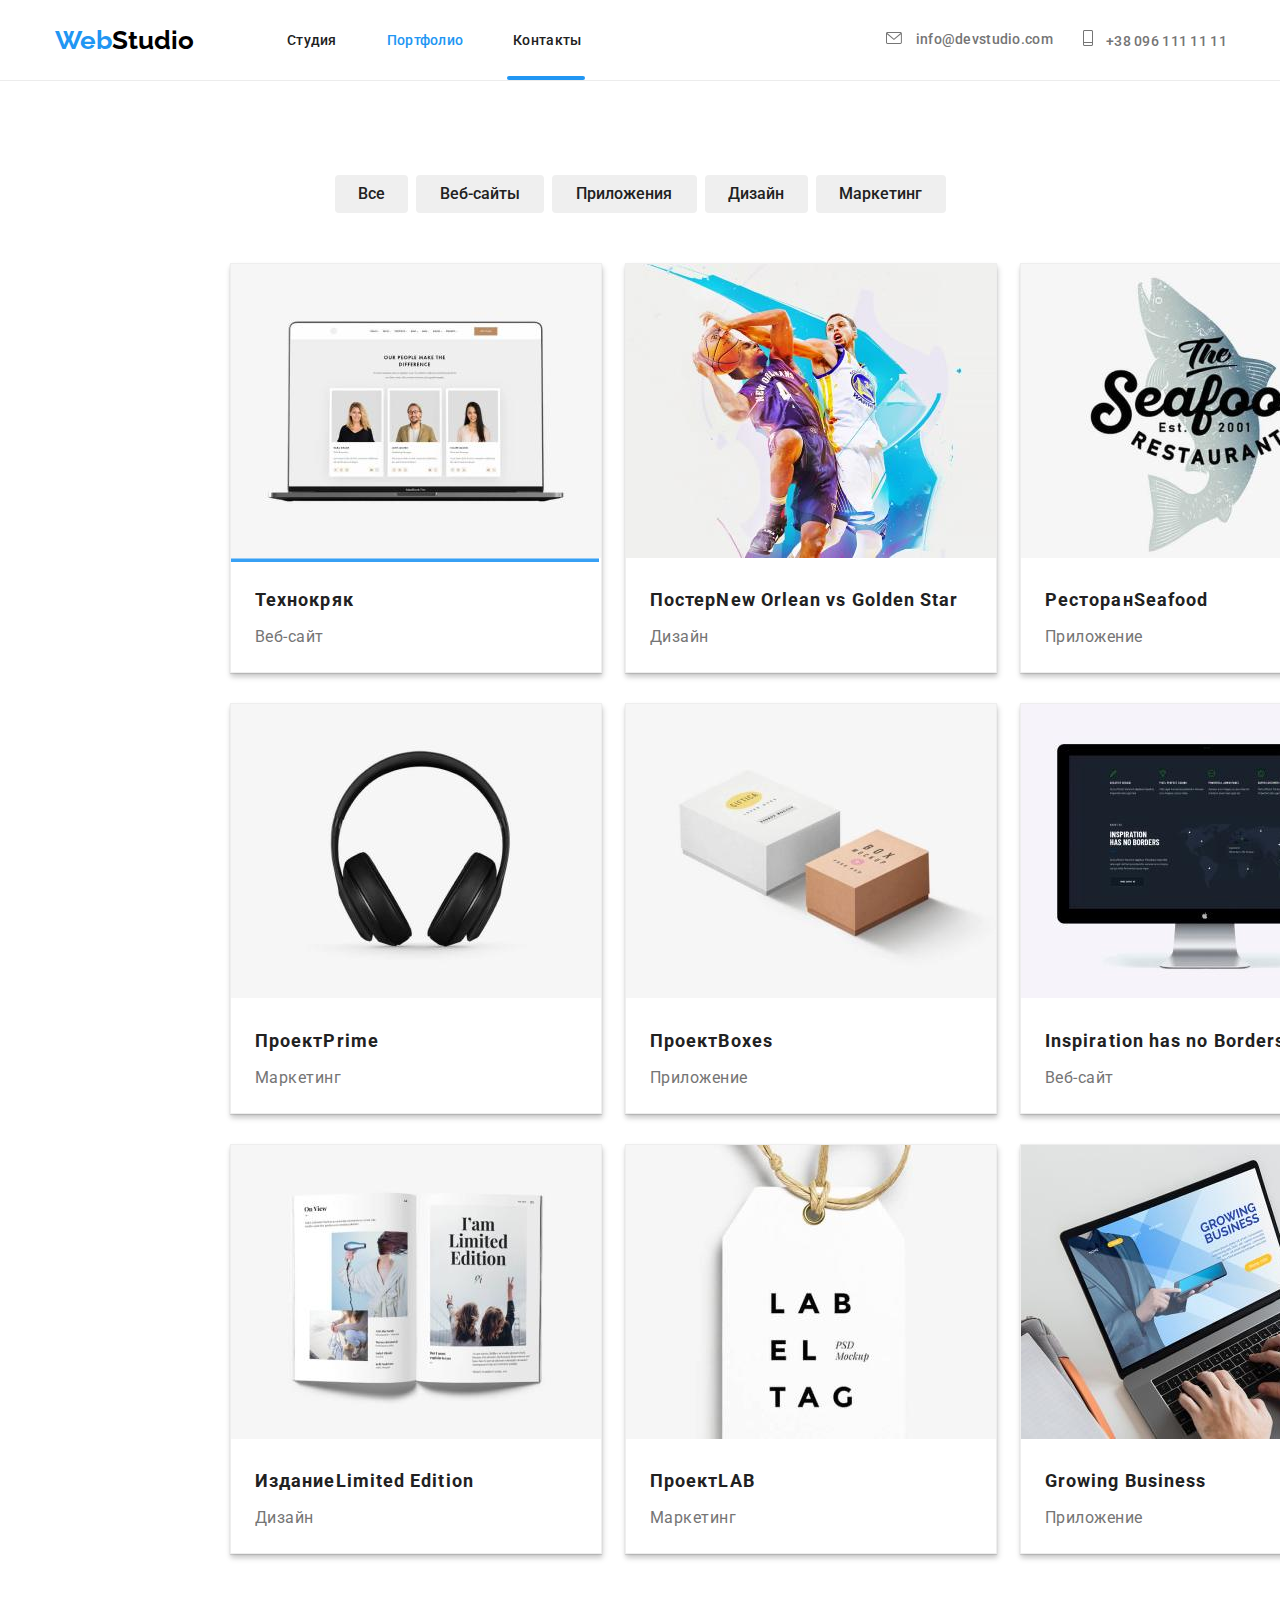
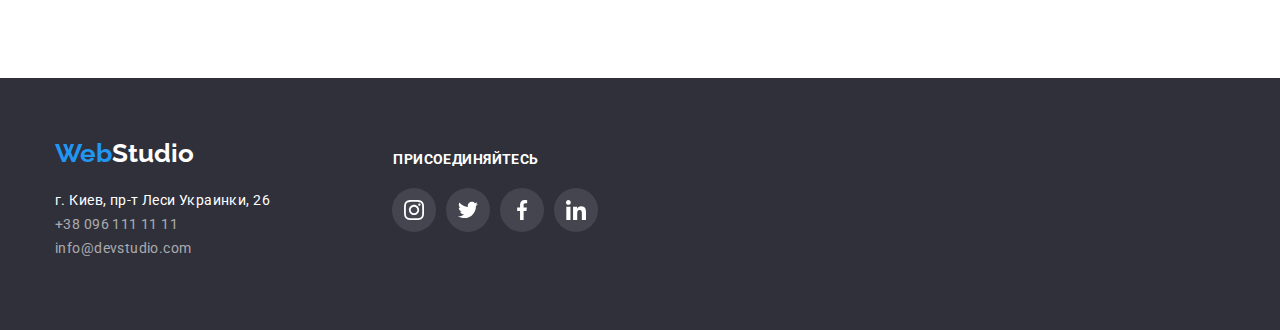
==== commit 6390fc4d: "Add files via upload" ====
--- a/portfolio.html
+++ b/portfolio.html
@@ -18,34 +18,34 @@
                 <a href="index.html" class="logo">
                     <span class="web">Web</span><span class="studio">Studio</span></a>
                 <ul class="style-link list">
-                    <li class="style-link-col list"><a href="index.html" class="style-link list">Студия</a></li>
-                    <li class="style-link-col list"><a href="portfolio.html" class="style-link-c list">Портфолио</a></li>
-                    <li class="style-link-col list"><a href="" class="style-link list">Контакты</a></li>
+                    <li class="style-link-col list"><a class="style-link list" href="index.html">Студия</a></li>
+                    <li class="style-link-col list"><a class="style-link-p curent list" href="portfolio.html">Портфолио</a></li>
+                    <li class="style-link-col list"><a class="style-link list" href="">Контакты</a></li>
                 </ul>
                 <ul class="style-kontakt list">
-                    <li class="style-kontakts-e">  
-                            <svg class="social-icon-footer" 
-                            width="16" 
-                            height="12">
-                            <use href="./images/sprite.svg#icon-iconmeil"></use>
-                            </svg>  
-                        <a class="style-kontakts list"
-                        href="mailto:info@devstudio.com">info@devstudio.com</a></li>
+                    <li class="style-kontakts-e">   
+                        <a href="mailto:info@devstudio.com" class="style-kontakts list">
+                        <svg class="social-icon-header" 
+                        width="16" 
+                        height="12">
+                        <use href="./images/sprite.svg#icon-iconmeil"></use>
+                        </svg>
+                        info@devstudio.com</a></li>
                 </ul>
                 <ul class="style-kontakt list">
                     <li class="style-kontakts-t">
-                            <svg class="social-icon-footer" 
+                        <a href="tel:+380961111111" class="style-kontakts list">
+                            <svg class="social-icon-header" 
                             width="10" 
                             height="16">
                             <use href="./images/sprite.svg#icon-icontel"></use>
                             </svg> 
-                        <a class="style-kontakts list" 
-                        href="tel:+380961111111">+38 096 111 11 11</a></li>
+                        +38 096 111 11 11</a></li>
                 </ul>
             </nav>
     </header>
     <main>
-        <section class="container list">
+        <section class="container">
             <div class="container-potf-btn">
             <ul class="btn-por list">
                     <li class="button-style-portf"><button type="button" class="button-portfo-1">Все</button></li>
@@ -59,13 +59,16 @@
         <section class="container-portf-card">
             <ul class="conteiner-style-portf">
                     <li class="foto-porto-style list">
-                        <img src="./images/notebok.jpg"
-                        alt="notebok"
-                        width="370"
-                        height="294"/>
-                        <div class="style-portf-text">
-                        <h3 class="style-text-detail">Технокряк</h3>
-                        <p class="style-text-detail-info">Веб-сайт</p>
+                        <div class="text-card-pozition">
+                            <img src="./images/notebok.jpg"
+                            alt="notebok"
+                            width="370"
+                            height="294"/>
+                            <p class="text-card">Технокряк это современная<br>площадка распространения<br>коронавируса. Компании<br>используют эту платформу для<br>цифрового шпионажа и атак на<br>защищённые сервера конкурентов.</p>
+                        </div>
+                        <div class="style-portf-text">
+                            <h3 class="style-text-detail">Технокряк</h3>
+                            <p class="style-text-detail-info">Веб-сайт</p>
                         </div>
                     </li>
                     <li class="foto-porto-style list">
@@ -151,66 +154,68 @@
                 </ul>
         </section>
     </main>
-    <footer class="footer-style">
-        <div class="container footer-logo">
-            <a href="index.html" class="logo-f">
-            <span class="web">Web</span><span class="studio-footer">Studio</span></a>
-            </a>    
-        </div>
-            <address class="adres-footer">
-                <div class="container">
-            <a class="footer-adress list" href="https://www.google.com/maps/place/%D0%B1%D1%83%D0%BB.+%D0%9B%D0%B5%D1%81%D0%B8+%D0%A3%D0%BA%D1%80%D0%B0%D0%B8%D0%BD%D0%BA%D0%B8,+26,+%D0%9A%D0%B8%D0%B5%D0%B2,+02000/@50.4265807,30.5361971,17z/data=!3m1!4b1!4m5!3m4!1s0x40d4cf0e033ecbe9:0x57a4dffefec77da0!8m2!3d50.4265807!4d30.5383858?hl=ru">
-            г. Киев, пр-т Леси Украинки, 26</a>
-            <ul class="list">
-                <li><a class="footer-kontakt list" href="tel:+380961111111">+38 096 111 11 11</a></li>
-                <li><a class="footer-kontakt list" href="mailto:info@devstudio.com">info@devstudio.com</a></li>
-            </ul>
-            <div class="footer-social-link">
-                        <h3 class="footer-list-text list">ПРИСОЕДИНЯЙТЕСЬ</h3>
-                <ul class="footer-social list footer-list">
-                    <li class="footer-item">
-                        <a href="" class="footer-link">
-                            <svg class="footer-icon" 
-                            width="20" 
-                            height="20">
-                            <use href="./images/sprite.svg#icon-instagram"></use>
-                        </svg>    
-                    </a>
-                </li>
-                <ul class="footer-social list footer-list">
-                    <li class="footer-item">
-                        <a href="" class="footer-link">
-                            <svg class="footer-icon" 
-                            width="20" 
-                            height="20">
-                            <use href="./images/sprite.svg#icon-twitter"></use>
-                            </svg>    
-                        </a>
-                    </li>
-                    <ul class="footer-social list footer-list">
-                        <li class="footer-item">
-                        <a href="" class="footer-link">
-                            <svg class="footer-icon" 
-                                width="20" 
-                                height="20">
-                                <use href="./images/sprite.svg#icon-facebook"></use>
-                                </svg>    
-                            </a>
-                    </li>
-                    <ul class="footer-social list footer-list">
-                    <li class="footer-item">
-                        <a href="" class="footer-link">
-                            <svg class="footer-icon" 
-                                width="20" 
-                                height="20">
-                                <use href="./images/sprite.svg#icon-linkedin"></use>
-                                </svg>    
-                                </a>
-                            </li>
-                        </div>
-        </div>
-            </address>
-            
-</footer>
-</body>
+                            <!-- Footer portf -->
+<footer class="footer-style">
+    <div class="container footer-logo">
+    <a href="index.html" class="logo-f">
+    <span class="web">Web</span><span class="studio-footer">Studio</span></a>
+    </a>
+                                </div>
+                                    <address class="adres-footer">
+                                        <div class="container">
+                                    <a class="footer-adress list" href="https://www.google.com/maps/place/%D0%B1%D1%83%D0%BB.+%D0%9B%D0%B5%D1%81%D0%B8+%D0%A3%D0%BA%D1%80%D0%B0%D0%B8%D0%BD%D0%BA%D0%B8,+26,+%D0%9A%D0%B8%D0%B5%D0%B2,+02000/@50.4265807,30.5361971,17z/data=!3m1!4b1!4m5!3m4!1s0x40d4cf0e033ecbe9:0x57a4dffefec77da0!8m2!3d50.4265807!4d30.5383858?hl=ru">
+                                    г. Киев, пр-т Леси Украинки, 26</a>
+                                    <ul class="list">
+                                        <li><a class="footer-kontakt list" href="tel:+380961111111">+38 096 111 11 11</a></li>
+                                        <li><a class="footer-kontakt list" href="mailto:info@devstudio.com">info@devstudio.com</a></li>
+                                    </ul>
+                                    <div class="footer-social-link">
+                                                <h3 class="footer-list-text list">ПРИСОЕДИНЯЙТЕСЬ</h3>
+                                        <ul class="footer-social list footer-list">
+                                            <li class="footer-item">
+                                                <a href="" class="footer-link">
+                                                    <svg class="footer-icon" 
+                                                    width="20" 
+                                                    height="20">
+                                                    <use href="./images/sprite.svg#icon-instagram"></use>
+                                                </svg>    
+                                            </a>
+                                        </li>
+                                        <ul class="footer-social list footer-list">
+                                            <li class="footer-item">
+                                                <a href="" class="footer-link">
+                                                    <svg class="footer-icon" 
+                                                    width="20" 
+                                                    height="20">
+                                                    <use href="./images/sprite.svg#icon-twitter"></use>
+                                                    </svg>    
+                                                </a>
+                                            </li>
+                                            <ul class="footer-social list footer-list">
+                                                <li class="footer-item">
+                                                <a href="" class="footer-link">
+                                                    <svg class="footer-icon" 
+                                                        width="20" 
+                        height="20">
+                                                        <use href="./images/sprite.svg#icon-facebook"></use>
+                                                        </svg>    
+                                                    </a>
+                                            </li>
+                                            <ul class="footer-social list footer-list">
+                                            <li class="footer-item">
+                                                <a href="" class="footer-link">
+                                                    <svg class="footer-icon" 
+                                                        width="20" 
+                                                        height="20">
+                                                        <use href="./images/sprite.svg#icon-linkedin"></use>
+                                                        </svg>    
+                                                        </a>
+                                                    </li>
+                                                </div>
+                                </div>
+                                    </address>
+                                    
+                        </footer>
+
+    </body>
 </html>--- a/css/style.css
+++ b/css/style.css
@@ -1,39 +1,57 @@
 .body{
     font-family: 'Roboto', sans-serif;
+}
+.visually-hidden {
+    position: absolute;
+    white-space: nowrap;
+    width: 1px;
+    height: 1px;
+    overflow: hidden;
+    border: 0;
+    padding: 0;
+    clip: rect(0 0 0 0);
+    clip-path: inset(50%);
+    margin: -1px;
+}
+.p,h1,h2,h3,h4{
+    margin: 0px;
 }
 .container-nav{
     width: 1200px;
     height: 80px;
-    margin-left: auto;
-    margin-right: auto;
+    margin: 0 auto;
     padding-left: 15px;
     display: flex;
     align-items: center;
 }
 .container{
     width: 1200px;
-    margin-left: auto;
-    margin-right: auto;
+    margin: 0 auto;
     padding-left: 15px;
     padding-right: 15px;
 }
+.container-work{
+    width: 1200px;
+    margin: 0 auto;
+    padding-left: 15px;
+    padding-right: 15px;
+    padding-bottom: 94px;
+    padding-top: 94px;
+}
 .conteiner-style{
     width: 1200px;
     display: flex;
 }
 .container-potf-btn{
-    width: 1200px;
-    margin-left: 495px;
-    margin-right: 494px;
-    padding-left: 15px;
-    padding-right: 15px;
+    display: flex;
+    justify-content: center;
     padding-top: 94px;
     padding-bottom: 50px;
 }
 .container-portf-card{
     width: 1200px;
-    margin-left: auto;
-    margin-right: auto;
+    margin-left: 215px;
+    margin-right: 215px;
     padding-left: 15px;
     }
 .conteiner-style-portf{
@@ -85,6 +103,7 @@
     letter-spacing: 0.02em;
     display: flex;
     margin-right: 50px;
+    transition: color 250ms cubic-bezier(0.4, 0, 0.2, 1);
 }
 .style-link:hover{
     color: #2196F3;
@@ -94,6 +113,29 @@
 }
 .style-link-c{
     color: #2196F3;
+}
+.style-link-c.curent::after{
+    content: '';
+    position: absolute;
+    width: 48px;
+    height: 4px;
+    left: 409px;
+    top: 76px;
+    background: #2196F3;
+    border-radius: 2px;
+}
+.style-link-p{
+    color: #2196F3;
+}
+.style-link-p.curent::after{
+    content: '';
+    position: absolute;
+    width: 78px;
+    height: 4px;
+    left: 507px;
+    top: 76px;
+    background: #2196F3;
+    border-radius: 2px;
 }
 .list{
     text-decoration:none;
@@ -116,9 +158,9 @@
 }
 .style-kontakts{
     color:#757575;
+    transition: color 250ms cubic-bezier(0.4, 0, 0.2, 1);
 }
 .style-kontakts-t{
-    color:#757575;
     display: block;
     margin-left: 30px;
 }
@@ -126,15 +168,25 @@
     display: block;
     margin-left: 305px;
 }
-.style-kontakts:hover{
-    color: #2196f3;
-}
+.style-kontakts:hover,
 .style-kontakts:focus{
     color: #2196f3;
 }
-.social-icon-footer{
+.social-icon-header{
     margin-right: 10px;
     fill: #757575;
+    transition: color 250ms cubic-bezier(0.4, 0, 0.2, 1);
+}
+.style-kontakts:hover .social-icon-header,
+.style-kontakts:focus .social-icon-header {
+    border-color: #2196F3;
+    fill: #2196F3;
+}
+.social-icon-header:focus,
+.social-icon-header:hover{
+    border-color: #2196F3;
+    fill: #2196F3;
+    cursor: pointer;
 }
             /* Shapka */
 .zakaz-style{
@@ -146,6 +198,8 @@
     margin-left: 0px;
     margin-right: 0px;
     text-align: center;
+    padding-top: 200px;
+    padding-bottom: 200px;
 }
 .text-zakaz{
     color:#FFFFFF;
@@ -156,9 +210,7 @@
     line-height: 1.36;
     letter-spacing: 0.06em;
     margin-top: 0px;
-    margin-bottom: 0px;
-    padding-top: 200px;
-    padding-bottom: 30px;
+    margin-bottom: 30px;
     text-align: center;
 }
 .buttons-zakaz{
@@ -231,7 +283,7 @@
 }
         /* Чем мы занимаемся */
 
-.style-zanatya{
+.style-work{
     color: #212121;
     font-family: 'Roboto';
     font-style: normal;
@@ -239,9 +291,7 @@
     font-size: 36px;
     line-height: 1.16;
     letter-spacing: 0.03em;
-    padding-bottom: 50px;
-    padding-top: 94px;
-    margin-bottom: 0px;
+    margin-bottom: 50px;
     margin-top: 0px;
     text-align: center;
     width: 1200px;
@@ -249,10 +299,10 @@
 .foto-style{
     margin-right: 30px;
 }
-.zanyatya-team{
+.work-team{
     position: relative;
 }
-.zanyatya-text{
+.work-text{
     position: absolute;
     bottom: 0px;
     left: 0px;
@@ -261,13 +311,19 @@
     font-weight: 700;
     font-size: 14px;
     line-height: 1.14;
+    text-transform: uppercase;
     color: #ffffff;
     background: rgba(47, 48, 58, 0.8);
-    padding: 70px 100px;
+    width: 370px;
+    height: 70px;
+    margin-top: 0px;
+    margin-bottom: 3px;
+    padding: 27px 83px 27px 83px;
 }
             /*  Наша команда*/
 
 .back-col{
+    background: #ffffff;
     box-shadow: 0px 1px 3px rgba(0, 0, 0, 0.12), 0px 1px 1px rgba(0, 0, 0, 0.14), 0px 2px 1px rgba(0, 0, 0, 0.2);
     border-radius: 0px 0px 4px 4px;
     margin-bottom: 94px;
@@ -276,13 +332,13 @@
 .style-team{
     background-color:#F5F4FA;
     text-align: center;
-    margin-left: auto;
-    margin-right: auto;
+    padding-top: 94px;
 }
 .style-comand{
     display: inline-flex;
     justify-content: center;
     text-align: center;
+    margin-top: 50px;
 }
 .style-team-text{
     color: #212121;
@@ -292,10 +348,7 @@
     font-size: 36px;
     line-height: 1.16;
     letter-spacing: 0.03em;
-    margin-bottom: 0px;
-    margin-top: 0px;
-    padding-top: 94px;
-    padding-bottom: 50px;
+    margin-bottom: 50px;
     text-align: center;
 }
 .style-people{
@@ -344,6 +397,7 @@
     display: flex;
     align-items: center;
     justify-content: center;
+    transition: color 250ms cubic-bezier(0.4, 0, 0.2, 1), background-color 250ms cubic-bezier(0.4, 0, 0.2, 1);
 }
 .social-link:hover,
 .social-link:focus{
@@ -367,7 +421,7 @@
     letter-spacing: 0.03em;
     margin-bottom: 0px;
     margin-top: 0px;
-    padding-bottom: 50px;
+    margin-bottom: 50px;
     text-align: center;
 }
 .client-pozition{
@@ -394,6 +448,10 @@
     padding-left: 32px;
     padding-right: 32px;
     cursor: pointer;
+    transition: fill 250ms cubic-bezier(0.4, 0, 0.2, 1), background-color 250ms cubic-bezier(0.4, 0, 0.2, 1);
+}
+.client-link{
+    transition: color 250ms cubic-bezier(0.4, 0, 0.2, 1), background-color 250ms cubic-bezier(0.4, 0, 0.2, 1);
 }
 .client-link:hover .social-icon-client,
 .client-link:focus .social-icon-client {
@@ -443,8 +501,8 @@
     line-height: 1.19;
 }
 .footer-style{
+    height: 252px;
     background-color: rgba(47, 48, 58, 1);
-    height: 252px;
     padding-top: 60px;
     padding-bottom: 60px;
 }
@@ -457,13 +515,6 @@
     line-height:1.71;
     letter-spacing: 0.03em;
 }
-.footer-kontakt:hover{
-    color: #2196f3;
-
-}
-.footer-kontakt:focus{
-    color: #2196f3;
-}
 .footer-kontakt{
     font-family:'Roboto';
     font-style: normal;
@@ -472,9 +523,18 @@
     line-height: 1.71;
     letter-spacing: 0.03em;
     color: rgba(255, 255, 255, 0.6);
+    transition: color 250ms cubic-bezier(0.4, 0, 0.2, 1);
+}
+.footer-kontakt:hover{
+    color: #2196f3;
+}
+.footer-kontakt:focus{
+    color: #2196f3;
 }
 .footer-social-link{
-    margin: -107px;
+    margin: -129px;
+    padding-left: 70px;
+    padding-top: 20px;
 }
 .footer-list-text{
     font-family: 'Roboto';
@@ -493,6 +553,19 @@
     display: flex;
     justify-content: center;
     margin-right: 90px;
+}
+.footer-text-link{
+    font-family: 'Roboto';
+    font-style: normal;
+    font-weight: 700;
+    font-size: 14px;
+    line-height: 1.14;
+    letter-spacing: 0.03em;
+    color: #FFFFFF;
+    display: flex;
+    justify-content: center;
+    padding-top: 50px;
+    margin-left: 290px;
 }
 .footer-item{
     width: 44px;
@@ -513,6 +586,7 @@
     align-items: center;
     justify-content: center;
     background-color: rgba(255, 255, 255, 0.1);
+    transition: color 250ms cubic-bezier(0.4, 0, 0.2, 1), background-color 250ms cubic-bezier(0.4, 0, 0.2, 1);
 }
 .footer-link:hover,
 .footer-link:focus{
@@ -521,6 +595,10 @@
 .footer-link:hover .social-icon,
 .footer-link:focus .social-icon {
     fill: #ffffff;
+}
+.foter-kontakt {
+    padding-top: 9px;
+    padding-bottom: 9px;
 }
         /* Portfolio */
 .style-link-col{
@@ -566,37 +644,35 @@
 .adres-footer{
     padding-top: 20px;
 }
-.footer-adress{
-padding-bottom: 9px;
-padding-top: 20px;
-}
-.footer-kontakt{
-    padding-bottom: 9px;
-}
 .btn-por{
     display:flex;
 }
-.button-portfo-1:hover{
+.button-portfo-1:hover,
+.button-portfo-1:focus{
     background-color:#2196F3;
     color: #FFFFFF;
     box-shadow: 0px 3px 1px rgba(0, 0, 0, 0.1), 0px 1px 2px rgba(0, 0, 0, 0.08), 0px 2px 2px rgba(0, 0, 0, 0.12);
 }
-.button-portfo-2:hover{
+.button-portfo-2:hover,
+.button-portfo-2:focus{
     background-color:#2196F3;
     color: #FFFFFF;
     box-shadow: 0px 3px 1px rgba(0, 0, 0, 0.1), 0px 1px 2px rgba(0, 0, 0, 0.08), 0px 2px 2px rgba(0, 0, 0, 0.12);
 }
-.button-portfo-3:hover{
+.button-portfo-3:hover,
+.button-portfo-3:focus{
     background-color:#2196F3;
     color: #FFFFFF;
     box-shadow: 0px 3px 1px rgba(0, 0, 0, 0.1), 0px 1px 2px rgba(0, 0, 0, 0.08), 0px 2px 2px rgba(0, 0, 0, 0.12);
 }
-.button-portfo-4:hover{
+.button-portfo-4:hover,
+.button-portfo-4:focus{
     background-color:#2196F3;
     color: #FFFFFF;
     box-shadow: 0px 3px 1px rgba(0, 0, 0, 0.1), 0px 1px 2px rgba(0, 0, 0, 0.08), 0px 2px 2px rgba(0, 0, 0, 0.12);
 }
-.button-portfo-5:hover{
+.button-portfo-5:hover,
+.button-portfo-5:focus{
     background-color:#2196F3;
     color: #FFFFFF;
     box-shadow: 0px 3px 1px rgba(0, 0, 0, 0.1), 0px 1px 2px rgba(0, 0, 0, 0.08), 0px 2px 2px rgba(0, 0, 0, 0.12);
@@ -615,6 +691,7 @@
     border-radius: 4px;
     margin-right: 8px;
     cursor: pointer;
+    transition: color 250ms cubic-bezier(0.4, 0, 0.2, 1), background-color 250ms cubic-bezier(0.4, 0, 0.2, 1);
 }
 .button-portfo-2{
     font-family: 'Roboto';
@@ -630,6 +707,7 @@
     border-radius: 4px;
     margin-right: 8px;
     cursor: pointer;
+    transition: color 250ms cubic-bezier(0.4, 0, 0.2, 1), background-color 250ms cubic-bezier(0.4, 0, 0.2, 1);
 }
 .button-portfo-3{
     font-family: 'Roboto';
@@ -645,6 +723,7 @@
     border-radius: 4px;
     margin-right: 8px;
     cursor: pointer;
+    transition: color 250ms cubic-bezier(0.4, 0, 0.2, 1), background-color 250ms cubic-bezier(0.4, 0, 0.2, 1);
 }
 .button-portfo-4{
     font-family: 'Roboto';
@@ -660,6 +739,7 @@
     border-radius: 4px;
     margin-right: 8px;
     cursor: pointer;
+    transition: color 250ms cubic-bezier(0.4, 0, 0.2, 1), background-color 250ms cubic-bezier(0.4, 0, 0.2, 1);
 }
 .button-portfo-5{
     font-family: 'Roboto';
@@ -674,6 +754,7 @@
     border: 0px;
     border-radius: 4px;
     cursor: pointer;
+    transition: color 250ms cubic-bezier(0.4, 0, 0.2, 1), background-color 250ms cubic-bezier(0.4, 0, 0.2, 1);
 }
 .foto-porto-style{
     background: #FFFFFF;
@@ -683,10 +764,78 @@
     margin-bottom: 30px;
     margin-right: 23px;
 }
-
+.foto-porto-style:hover .text-card{
+    transform: translateY(0);
+}
+.text-card-pozition{
+    position: relative;
+    overflow: hidden;
+}
+.text-card{
+    position: absolute;
+    top: 0px;
+    left: 0px;
+    font-family: Roboto;
+    font-style: normal;
+    font-weight: 400;
+    font-size: 18px;
+    line-height: 1.56;
+    letter-spacing: 0.03em;
+    color: #FFFFFF;
+    background: rgba(33, 150, 243, 0.9);
+    margin: 0px;
+    padding:  63px 24px 63px 24px;
+    transform: translateY(100%);
+    transition: transform 250ms linear;
+}
 .style-portf-text{
     padding-top: 20px;
     padding-bottom: 20px;
     padding-left: 24px;
     padding-right: 20px;
-}+}
+
+                /* Modalka */
+
+.backdrop{
+    width: 100vw;
+    height: 100vh;
+    background: rgba(0, 0, 0, 0.2);
+    position: fixed;
+    top: 0px;
+    transition: color 250ms cubic-bezier(0.4, 0, 0.2, 1), background-color 250ms cubic-bezier(0.4, 0, 0.2, 1);
+}     
+.backdrop.is-hidden{
+    visibility: hidden;
+    opacity: 0;
+    pointer-events: none;
+}
+.backdrop.is-hidden.modal{
+    transition: color 250ms cubic-bezier(0.4, 0, 0.2, 1), background-color 250ms cubic-bezier(0.4, 0, 0.2, 1);
+}
+    .modal{
+    position: absolute;
+    width: 528px;
+    height: 581px;
+    background: #FFFFFF;
+    box-shadow: 0px 1px 3px rgba(0, 0, 0, 0.12), 0px 1px 1px rgba(0, 0, 0, 0.14), 0px 2px 1px rgba(0, 0, 0, 0.2);
+    border-radius: 4px;
+    top: 50%;
+    left: 17%;
+    transform: translate(50%, -50%);
+    transition: color 250ms cubic-bezier(0.4, 0, 0.2, 1), background-color 250ms cubic-bezier(0.4, 0, 0.2, 1);
+}        
+.modal-btn{
+    width: 30px;
+    height: 30px;
+    background: #FFFFFF;
+    border: 1px solid rgba(0, 0, 0, 0.1);
+    box-sizing: border-box;
+    border-radius: 50px;
+    position: absolute;
+    top: 8px;
+    right: 8px;
+    display: flex;
+    align-items: center;
+    justify-content: center;
+}   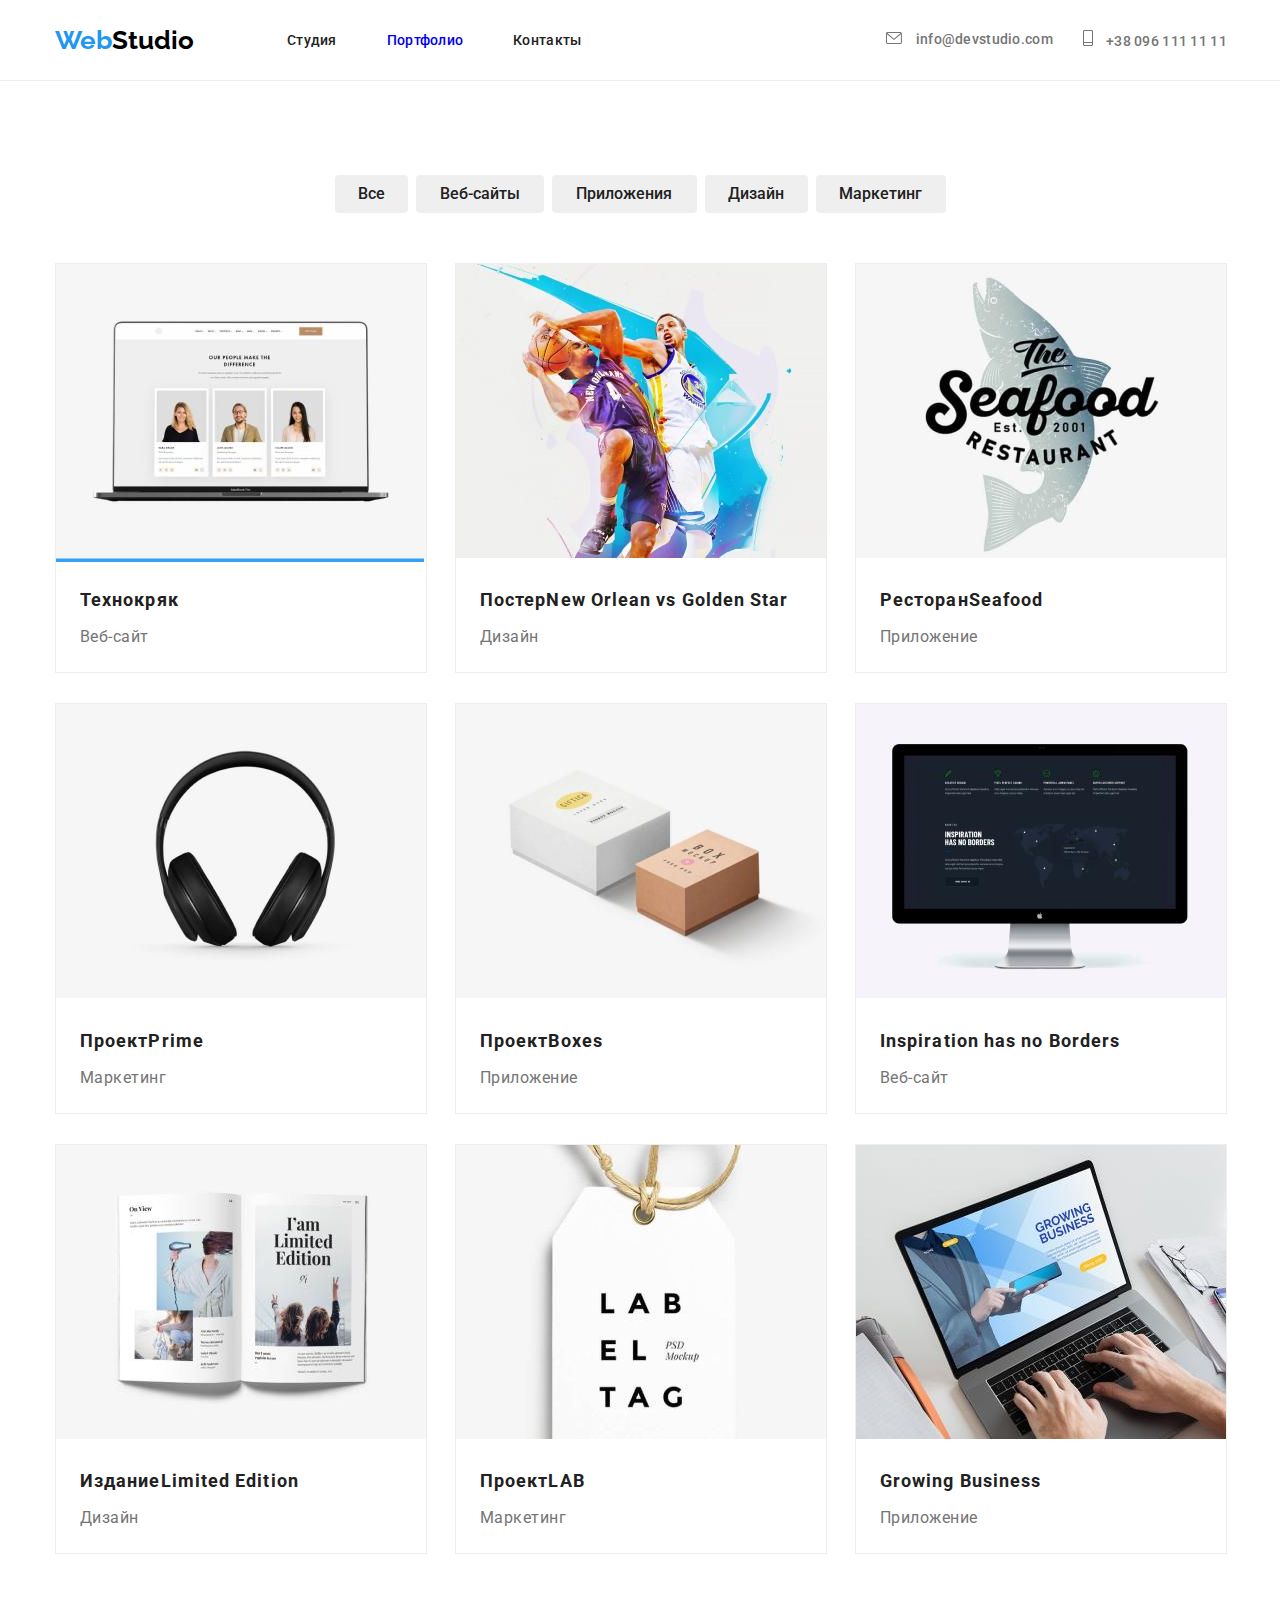
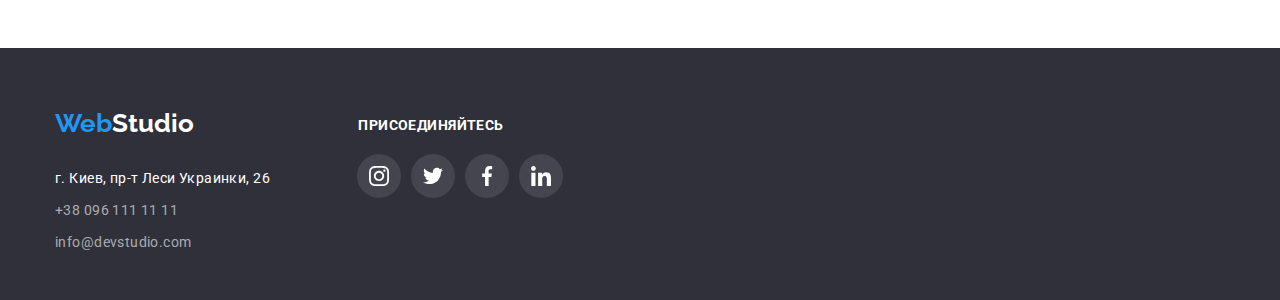
==== commit 749155bf: "Add files via upload" ====
--- a/portfolio.html
+++ b/portfolio.html
@@ -55,8 +55,6 @@
                     <li class="button-style-portf"><button type="button" class="button-portfo-5">Маркетинг</button></li>
             </ul>
             </div>
-        </section>
-        <section class="container-portf-card">
             <ul class="conteiner-style-portf">
                     <li class="foto-porto-style list">
                         <div class="text-card-pozition">
@@ -160,62 +158,58 @@
     <a href="index.html" class="logo-f">
     <span class="web">Web</span><span class="studio-footer">Studio</span></a>
     </a>
-                                </div>
-                                    <address class="adres-footer">
-                                        <div class="container">
-                                    <a class="footer-adress list" href="https://www.google.com/maps/place/%D0%B1%D1%83%D0%BB.+%D0%9B%D0%B5%D1%81%D0%B8+%D0%A3%D0%BA%D1%80%D0%B0%D0%B8%D0%BD%D0%BA%D0%B8,+26,+%D0%9A%D0%B8%D0%B5%D0%B2,+02000/@50.4265807,30.5361971,17z/data=!3m1!4b1!4m5!3m4!1s0x40d4cf0e033ecbe9:0x57a4dffefec77da0!8m2!3d50.4265807!4d30.5383858?hl=ru">
-                                    г. Киев, пр-т Леси Украинки, 26</a>
-                                    <ul class="list">
-                                        <li><a class="footer-kontakt list" href="tel:+380961111111">+38 096 111 11 11</a></li>
-                                        <li><a class="footer-kontakt list" href="mailto:info@devstudio.com">info@devstudio.com</a></li>
-                                    </ul>
-                                    <div class="footer-social-link">
-                                                <h3 class="footer-list-text list">ПРИСОЕДИНЯЙТЕСЬ</h3>
-                                        <ul class="footer-social list footer-list">
-                                            <li class="footer-item">
-                                                <a href="" class="footer-link">
-                                                    <svg class="footer-icon" 
-                                                    width="20" 
-                                                    height="20">
-                                                    <use href="./images/sprite.svg#icon-instagram"></use>
-                                                </svg>    
-                                            </a>
-                                        </li>
-                                        <ul class="footer-social list footer-list">
-                                            <li class="footer-item">
-                                                <a href="" class="footer-link">
-                                                    <svg class="footer-icon" 
-                                                    width="20" 
-                                                    height="20">
-                                                    <use href="./images/sprite.svg#icon-twitter"></use>
-                                                    </svg>    
-                                                </a>
-                                            </li>
-                                            <ul class="footer-social list footer-list">
-                                                <li class="footer-item">
-                                                <a href="" class="footer-link">
-                                                    <svg class="footer-icon" 
-                                                        width="20" 
-                        height="20">
-                                                        <use href="./images/sprite.svg#icon-facebook"></use>
-                                                        </svg>    
-                                                    </a>
-                                            </li>
-                                            <ul class="footer-social list footer-list">
-                                            <li class="footer-item">
-                                                <a href="" class="footer-link">
-                                                    <svg class="footer-icon" 
-                                                        width="20" 
-                                                        height="20">
-                                                        <use href="./images/sprite.svg#icon-linkedin"></use>
-                                                        </svg>    
-                                                        </a>
-                                                    </li>
-                                                </div>
-                                </div>
-                                    </address>
-                                    
-                        </footer>
-
+            <address class="adres-footer">
+            <a class="footer-adress list" href="https://www.google.com/maps/place/%D0%B1%D1%83%D0%BB.+%D0%9B%D0%B5%D1%81%D0%B8+%D0%A3%D0%BA%D1%80%D0%B0%D0%B8%D0%BD%D0%BA%D0%B8,+26,+%D0%9A%D0%B8%D0%B5%D0%B2,+02000/@50.4265807,30.5361971,17z/data=!3m1!4b1!4m5!3m4!1s0x40d4cf0e033ecbe9:0x57a4dffefec77da0!8m2!3d50.4265807!4d30.5383858?hl=ru">
+            г. Киев, пр-т Леси Украинки, 26</a>
+            <ul class="list">
+            <li><a class="footer-kontakt list" href="tel:+380961111111">+38 096 111 11 11</a></li>
+            <li><a class="footer-kontakt list" href="mailto:info@devstudio.com">info@devstudio.com</a></li>
+            </ul>
+            <div class="footer-social-link">
+            <h3 class="footer-list-text list">ПРИСОЕДИНЯЙТЕСЬ</h3>
+                <ul class="footer-social list footer-list">
+                    <li class="footer-item">
+                    <a href="" class="footer-link">
+                        <svg class="footer-icon" 
+                        width="20" 
+                        height="20">
+                        <use href="./images/sprite.svg#icon-instagram"></use>
+                        </svg>    
+                    </a>
+                    </li>
+                <ul class="footer-social list footer-list">
+                    <li class="footer-item">
+                        <a href="" class="footer-link">
+                        <svg class="footer-icon" 
+                        width="20" 
+                        height="20">
+                        <use href="./images/sprite.svg#icon-twitter"></use>
+                        </svg>    
+                        </a>
+                    </li>
+                <ul class="footer-social list footer-list">
+                    <li class="footer-item">
+                        <a href="" class="footer-link">
+                        <svg class="footer-icon" 
+                        width="20" 
+                        height="20">
+                        <use href="./images/sprite.svg#icon-facebook"></use>
+                        </svg>    
+                        </a>
+                    </li>
+                <ul class="footer-social list footer-list">
+                    <li class="footer-item">
+                        <a href="" class="footer-link">
+                        <svg class="footer-icon" 
+                        width="20" 
+                        height="20">
+                        <use href="./images/sprite.svg#icon-linkedin"></use>
+                        </svg>    
+                        </a>
+                    </li>
+            </div>
+                </div>
+            </address>              
+</footer>
     </body>
 </html>--- a/css/style.css
+++ b/css/style.css
@@ -35,8 +35,6 @@
     margin: 0 auto;
     padding-left: 15px;
     padding-right: 15px;
-    padding-bottom: 94px;
-    padding-top: 94px;
 }
 .conteiner-style{
     width: 1200px;
@@ -50,9 +48,9 @@
 }
 .container-portf-card{
     width: 1200px;
-    margin-left: 215px;
-    margin-right: 215px;
+    margin: 0 auto;
     padding-left: 15px;
+    padding-right: 15px;
     }
 .conteiner-style-portf{
     display: flex;
@@ -60,6 +58,8 @@
     margin: 0px;
     padding: 0px;
     padding-bottom: 94px;
+    margin-bottom: -30px;
+    margin-right: -30px;
 }
 
         /* header */
@@ -111,7 +111,7 @@
 .style-link:focus{
     color: #2196F3;
 }
-.style-link-c{
+/* .style-link-c{
     color: #2196F3;
 }
 .style-link-c.curent::after{
@@ -119,7 +119,7 @@
     position: absolute;
     width: 48px;
     height: 4px;
-    left: 409px;
+    left: 490px;
     top: 76px;
     background: #2196F3;
     border-radius: 2px;
@@ -132,11 +132,11 @@
     position: absolute;
     width: 78px;
     height: 4px;
-    left: 507px;
+    left: 590px;
     top: 76px;
     background: #2196F3;
     border-radius: 2px;
-}
+} */
 .list{
     text-decoration:none;
     list-style:none;
@@ -295,6 +295,7 @@
     margin-top: 0px;
     text-align: center;
     width: 1200px;
+    padding-top: 94px;
 }
 .foto-style{
     margin-right: 30px;
@@ -338,7 +339,6 @@
     display: inline-flex;
     justify-content: center;
     text-align: center;
-    margin-top: 50px;
 }
 .style-team-text{
     color: #212121;
@@ -532,9 +532,8 @@
     color: #2196f3;
 }
 .footer-social-link{
-    margin: -129px;
-    padding-left: 70px;
-    padding-top: 20px;
+    margin: -158px;
+    padding-top: 21px;
 }
 .footer-list-text{
     font-family: 'Roboto';
@@ -758,11 +757,14 @@
 }
 .foto-porto-style{
     background: #FFFFFF;
+    box-sizing: border-box;
     border: 1px solid #EEEEEE;
-    box-sizing: border-box;
+    margin-bottom: 30px;
+    margin-right: 28px;
+    cursor: pointer;
+}
+.foto-porto-style:hover{
     box-shadow: 0px 1px 1px rgba(0, 0, 0, 0.12), 0px 4px 4px rgba(0, 0, 0, 0.06), 1px 4px 6px rgba(0, 0, 0, 0.16);
-    margin-bottom: 30px;
-    margin-right: 23px;
 }
 .foto-porto-style:hover .text-card{
     transform: translateY(0);
